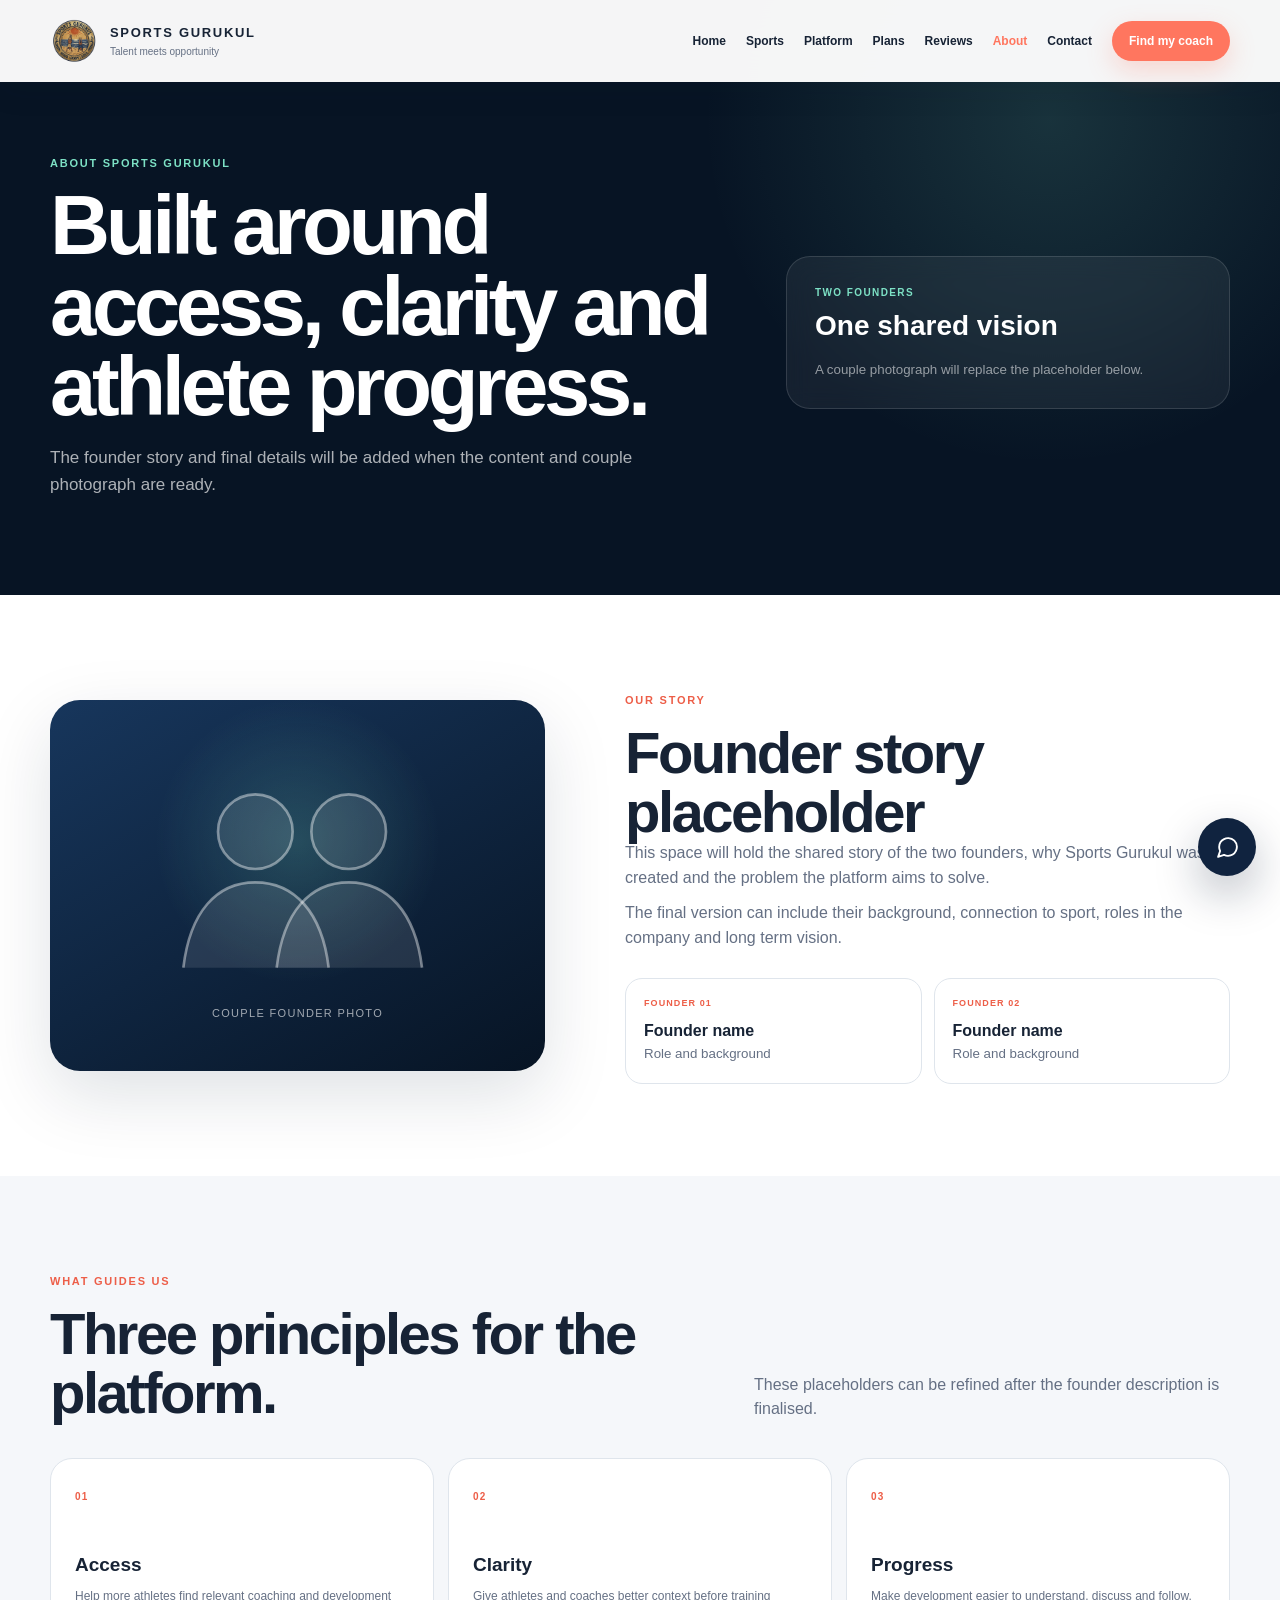
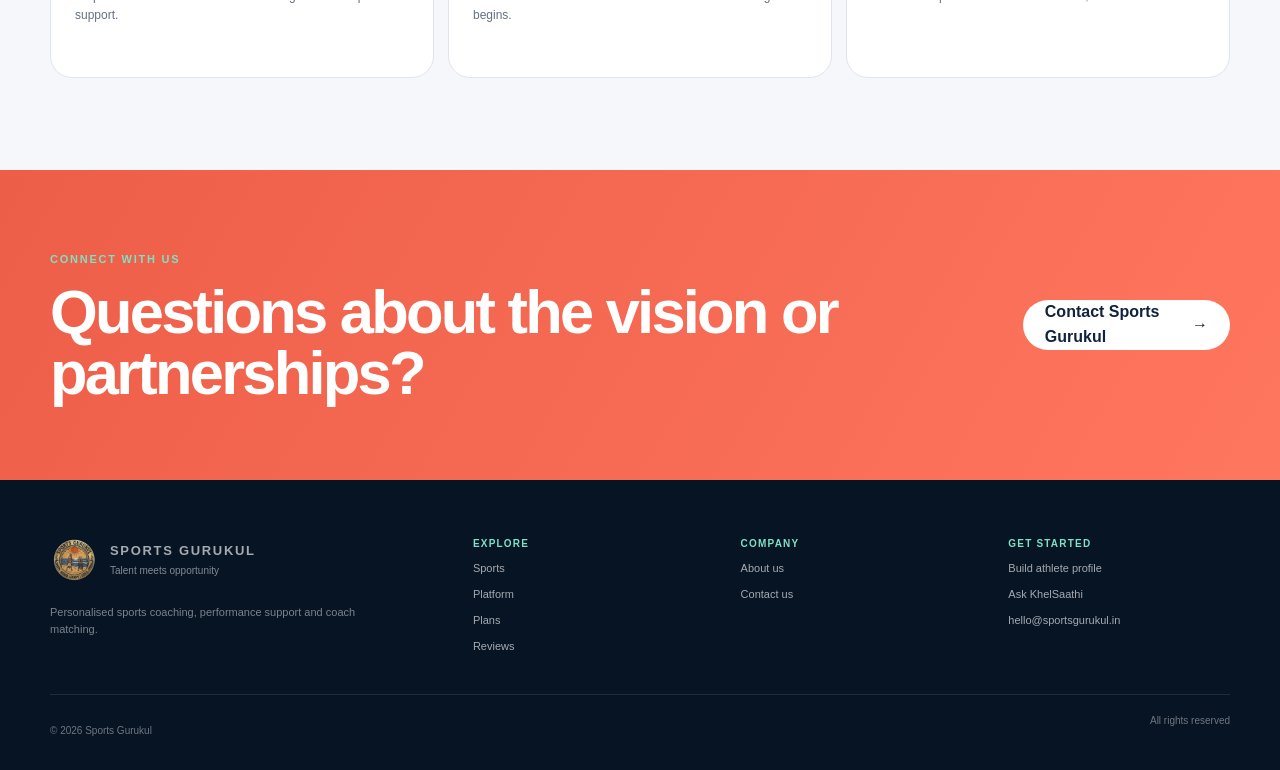
==== about.html @ 05ff30b4 "Add two-founder About page" ====
<!doctype html>
<html lang="en">
<head>
  <meta charset="utf-8">
  <meta name="viewport" content="width=device-width, initial-scale=1">
  <meta name="description" content="Meet the founders and learn about the vision behind Sports Gurukul.">
  <meta name="theme-color" content="#10233f">
  <title>About Us | Sports Gurukul</title>
  <link rel="icon" href="assets/logo.svg" type="image/svg+xml">
  <link rel="stylesheet" href="styles.css?v=20260805-8">
  <link rel="stylesheet" href="chatbot.css?v=20260805-8">
</head>
<body class="subpage about-page">
  <header class="top" id="top"><div class="wrap nav"><a class="brand" href="index.html" aria-label="Sports Gurukul home"><img class="brand-logo" src="assets/logo.svg" alt="Sports Gurukul logo"><span><b>SPORTS GURUKUL</b><small>Talent meets opportunity</small></span></a><button class="menu" type="button" aria-label="Open menu" aria-expanded="false">☰</button><nav class="links" aria-label="Main navigation"><a href="index.html">Home</a><a href="index.html#sports">Sports</a><a href="platform.html">Platform</a><a href="index.html#plans">Plans</a><a href="index.html#reviews">Reviews</a><a href="about.html" aria-current="page">About</a><a href="contact.html">Contact</a><a class="cta" href="find-coach.html">Find my coach</a></nav></div></header>

  <main>
    <section class="page-hero"><div class="wrap page-hero-grid"><div><div class="eyebrow light">About Sports Gurukul</div><h1>Built around access, clarity and athlete progress.</h1><p>The founder story and final details will be added when the content and couple photograph are ready.</p></div><div class="page-hero-card"><span>Two founders</span><strong>One shared vision</strong><small>A couple photograph will replace the placeholder below.</small></div></div></section>

    <section class="section founders-section"><div class="wrap founders-grid"><div class="couple-photo-placeholder reveal" role="img" aria-label="Couple founder photo placeholder"><svg viewBox="0 0 240 180" aria-hidden="true"><circle cx="88" cy="62" r="28"/><path d="M34 164c5-42 25-64 54-64s50 22 55 64"/><circle cx="158" cy="62" r="28"/><path d="M104 164c5-42 25-64 54-64s50 22 55 64"/></svg><span>Couple founder photo</span></div><div class="founders-copy reveal"><div class="eyebrow">Our story</div><h2>Founder story placeholder</h2><p>This space will hold the shared story of the two founders, why Sports Gurukul was created and the problem the platform aims to solve.</p><p>The final version can include their background, connection to sport, roles in the company and long term vision.</p><div class="founder-names"><article><span>FOUNDER 01</span><b>Founder name</b><small>Role and background</small></article><article><span>FOUNDER 02</span><b>Founder name</b><small>Role and background</small></article></div></div></div></section>

    <section class="section values-section"><div class="wrap"><div class="section-head reveal"><div><div class="eyebrow">What guides us</div><h2>Three principles for the platform.</h2></div><p>These placeholders can be refined after the founder description is finalised.</p></div><div class="values-grid"><article class="reveal"><span>01</span><h3>Access</h3><p>Help more athletes find relevant coaching and development support.</p></article><article class="reveal"><span>02</span><h3>Clarity</h3><p>Give athletes and coaches better context before training begins.</p></article><article class="reveal"><span>03</span><h3>Progress</h3><p>Make development easier to understand, discuss and follow.</p></article></div></div></section>

    <section class="final-section"><div class="wrap final-inner reveal"><div><div class="eyebrow light">Connect with us</div><h2>Questions about the vision or partnerships?</h2></div><a class="btn light-button" href="contact.html">Contact Sports Gurukul <span>→</span></a></div></section>
  </main>

  <footer class="footer"><div class="wrap footer-grid"><div class="footer-brand"><a class="brand" href="index.html"><img class="brand-logo" src="assets/logo.svg" alt="Sports Gurukul logo"><span><b>SPORTS GURUKUL</b><small>Talent meets opportunity</small></span></a><p>Personalised sports coaching, performance support and coach matching.</p></div><div><b>Explore</b><a href="index.html#sports">Sports</a><a href="platform.html">Platform</a><a href="index.html#plans">Plans</a><a href="index.html#reviews">Reviews</a></div><div><b>Company</b><a href="about.html">About us</a><a href="contact.html">Contact us</a></div><div><b>Get started</b><a href="find-coach.html">Build athlete profile</a><button type="button" data-open-chat>Ask KhelSaathi</button><a href="mailto:hello@sportsgurukul.in">hello@sportsgurukul.in</a></div></div><div class="wrap footer-bottom"><p>© <span id="year"></span> Sports Gurukul</p><span>All rights reserved</span></div></footer>

  <button class="ks-launcher" id="ksLauncher" type="button" aria-label="Open KhelSaathi" aria-controls="ksChat" aria-expanded="false"><svg viewBox="0 0 24 24" aria-hidden="true"><path d="M21 11.5a8.38 8.38 0 0 1-.9 3.8 8.5 8.5 0 0 1-7.6 4.7 8.38 8.38 0 0 1-3.8-.9L3 21l1.9-5.7a8.38 8.38 0 0 1-.9-3.8 8.5 8.5 0 0 1 4.7-7.6A8.38 8.38 0 0 1 12.5 3h.5a8.48 8.48 0 0 1 8 8z"/></svg></button>
  <aside class="ks-chat" id="ksChat" aria-label="KhelSaathi chatbot" aria-hidden="true"><header class="ks-header"><div class="ks-identity"><span class="ks-header-icon" aria-hidden="true"><svg viewBox="0 0 24 24"><path d="M21 11.5a8.38 8.38 0 0 1-.9 3.8 8.5 8.5 0 0 1-7.6 4.7 8.38 8.38 0 0 1-3.8-.9L3 21l1.9-5.7a8.38 8.38 0 0 1-.9-3.8 8.5 8.5 0 0 1 4.7-7.6A8.38 8.38 0 0 1 12.5 3h.5a8.48 8.48 0 0 1 8 8z"/></svg></span><span><strong>KhelSaathi</strong><small id="ksStatus" data-state="connecting"><i></i>Connecting</small></span></div><button class="ks-close" id="ksClose" type="button" aria-label="Close KhelSaathi">×</button></header><div class="ks-messages" id="ksMessages" aria-live="polite"><div class="ks-row ks-assistant"><span class="ks-message-icon" aria-hidden="true"><svg viewBox="0 0 24 24"><path d="M21 11.5a8.38 8.38 0 0 1-.9 3.8 8.5 8.5 0 0 1-7.6 4.7 8.38 8.38 0 0 1-3.8-.9L3 21l1.9-5.7a8.38 8.38 0 0 1-.9-3.8 8.5 8.5 0 0 1 4.7-7.6A8.38 8.38 0 0 1 12.5 3h.5a8.48 8.48 0 0 1 8 8z"/></svg></span><div class="ks-bubble">Hi, I’m KhelSaathi. I can help you find a coach, understand the plans or complete your athlete profile.</div></div></div><div class="ks-quick" id="ksQuick" aria-label="Suggested questions"><button type="button" data-message="Help me find the right coach">Find a coach</button><button type="button" data-message="Which membership plan suits me?">Choose a plan</button><button type="button" data-message="How does coach matching work?">How matching works</button></div><form class="ks-form" id="ksForm"><label class="sr-only" for="ksInput">Message KhelSaathi</label><textarea id="ksInput" rows="1" maxlength="600" placeholder="Message KhelSaathi"></textarea><button type="submit" aria-label="Send message"><svg viewBox="0 0 24 24" aria-hidden="true"><path d="m22 2-7 20-4-9-9-4 20-7Z"/><path d="M22 2 11 13"/></svg></button></form></aside>
  <script src="script.js?v=20260805-8" defer></script><script src="chatbot.js?v=20260805-8" defer></script>
</body>
</html>
---- styles.css ----
@import url("base.css?v=20260805-8");
@import url("sections.css?v=20260805-8");
@import url("forms.css?v=20260805-8");
@import url("responsive.css?v=20260805-8");
---- chatbot.css ----
.ks-launcher {
  position: fixed;
  right: 24px;
  bottom: 24px;
  z-index: 70;
  width: 58px;
  height: 58px;
  display: grid;
  place-items: center;
  border: 0;
  border-radius: 50%;
  color: white;
  background: var(--navy);
  box-shadow: 0 18px 45px rgba(12,25,52,.28);
  transition: transform .2s ease, box-shadow .2s ease;
}
.ks-launcher:hover { transform: translateY(-2px); box-shadow: 0 22px 52px rgba(12,25,52,.34); }
.ks-launcher svg { width: 25px; height: 25px; fill: none; stroke: currentColor; stroke-width: 1.8; stroke-linecap: round; stroke-linejoin: round; }

.ks-chat {
  width: min(390px, calc(100vw - 28px));
  height: min(610px, calc(100vh - 110px));
  position: fixed;
  right: 24px;
  bottom: 94px;
  z-index: 75;
  display: flex;
  flex-direction: column;
  overflow: hidden;
  border: 1px solid rgba(20,33,61,.1);
  border-radius: 24px;
  background: white;
  box-shadow: 0 30px 85px rgba(12,25,52,.28);
  opacity: 0;
  pointer-events: none;
  transform: translateY(16px) scale(.98);
  transform-origin: bottom right;
  transition: opacity .2s ease, transform .2s ease;
}
.ks-chat.open { opacity: 1; pointer-events: auto; transform: none; }
.ks-header {
  min-height: 74px;
  display: flex;
  align-items: center;
  justify-content: space-between;
  gap: 16px;
  padding: 14px 16px;
  color: white;
  background: var(--navy);
}
.ks-identity { display: flex; align-items: center; gap: 11px; }
.ks-identity strong { display: block; font-size: 14px; }
.ks-identity small { display: flex; align-items: center; gap: 6px; margin-top: 5px; color: rgba(255,255,255,.62); font-size: 9px; }
.ks-identity small i { width: 7px; height: 7px; border-radius: 50%; background: #f0bd4f; }
.ks-identity small[data-state="online"] i { background: var(--mint); }
.ks-identity small[data-state="error"] i { background: #ff8a78; }
.ks-header-icon, .ks-message-icon {
  display: grid;
  place-items: center;
  flex: 0 0 auto;
  color: var(--navy);
  background: white;
}
.ks-header-icon { width: 40px; height: 40px; border-radius: 13px; }
.ks-message-icon { width: 29px; height: 29px; border-radius: 9px; box-shadow: 0 5px 15px rgba(20,33,61,.08); }
.ks-header-icon svg, .ks-message-icon svg { width: 18px; height: 18px; fill: none; stroke: currentColor; stroke-width: 1.8; stroke-linecap: round; stroke-linejoin: round; }
.ks-close { width: 36px; height: 36px; border: 0; border-radius: 50%; color: white; background: rgba(255,255,255,.1); font-size: 22px; }

.ks-messages { flex: 1; overflow-y: auto; padding: 18px 15px 12px; background: #f7f8fb; scroll-behavior: smooth; }
.ks-row { display: flex; align-items: flex-end; gap: 8px; margin-bottom: 12px; }
.ks-row.ks-user { justify-content: flex-end; }
.ks-bubble { max-width: 82%; padding: 11px 13px; border-radius: 15px 15px 15px 4px; color: #344052; background: white; box-shadow: 0 5px 18px rgba(20,33,61,.07); font-size: 12px; line-height: 1.55; white-space: pre-wrap; }
.ks-user .ks-bubble { color: white; background: var(--navy); border-radius: 15px 15px 4px 15px; }
.ks-typing .ks-bubble { display: flex; gap: 4px; padding: 14px 15px; }
.ks-typing .ks-bubble i { width: 5px; height: 5px; border-radius: 50%; background: #9da6b3; animation: ksDot 1s infinite ease-in-out; }
.ks-typing .ks-bubble i:nth-child(2) { animation-delay: .14s; }
.ks-typing .ks-bubble i:nth-child(3) { animation-delay: .28s; }
@keyframes ksDot { 0%,70%,100% { transform: translateY(0); opacity: .45; } 35% { transform: translateY(-4px); opacity: 1; } }
.ks-action { width: max-content; max-width: 82%; margin: -5px 0 12px 37px; padding: 9px 12px; border: 1px solid rgba(255,105,72,.28); border-radius: 10px; color: var(--coral); background: #fff7f3; font-size: 10px; font-weight: 850; }
.ks-error-note { margin: -5px 0 12px 37px; color: #9a5a50; font-size: 8px; }
.ks-quick { display: flex; gap: 7px; overflow-x: auto; padding: 9px 12px; border-top: 1px solid var(--line); background: white; scrollbar-width: none; }
.ks-quick::-webkit-scrollbar { display: none; }
.ks-quick button { flex: 0 0 auto; padding: 8px 10px; border: 1px solid var(--line); border-radius: 999px; color: var(--navy); background: white; font-size: 9px; font-weight: 750; }
.ks-form { display: grid; grid-template-columns: 1fr auto; gap: 8px; align-items: end; padding: 10px 12px 12px; border-top: 1px solid var(--line); background: white; }
.ks-form textarea { min-height: 42px; max-height: 104px; resize: none; padding: 11px 12px; border: 1px solid var(--line); border-radius: 13px; outline: none; color: var(--ink); background: var(--soft); font-size: 12px; line-height: 1.35; }
.ks-form textarea:focus { border-color: var(--coral); background: white; box-shadow: 0 0 0 3px rgba(255,105,72,.08); }
.ks-form button { width: 42px; height: 42px; display: grid; place-items: center; border: 0; border-radius: 13px; color: white; background: var(--coral); }
.ks-form button svg { width: 18px; height: 18px; fill: none; stroke: currentColor; stroke-width: 1.8; stroke-linecap: round; stroke-linejoin: round; }
.ks-form button:disabled { opacity: .5; cursor: wait; }

@media (max-width: 620px) {
  .ks-launcher { right: 14px; bottom: 14px; width: 56px; height: 56px; }
  .ks-chat { right: 7px; bottom: 78px; width: calc(100vw - 14px); height: min(650px, calc(100vh - 90px)); border-radius: 20px; }
}
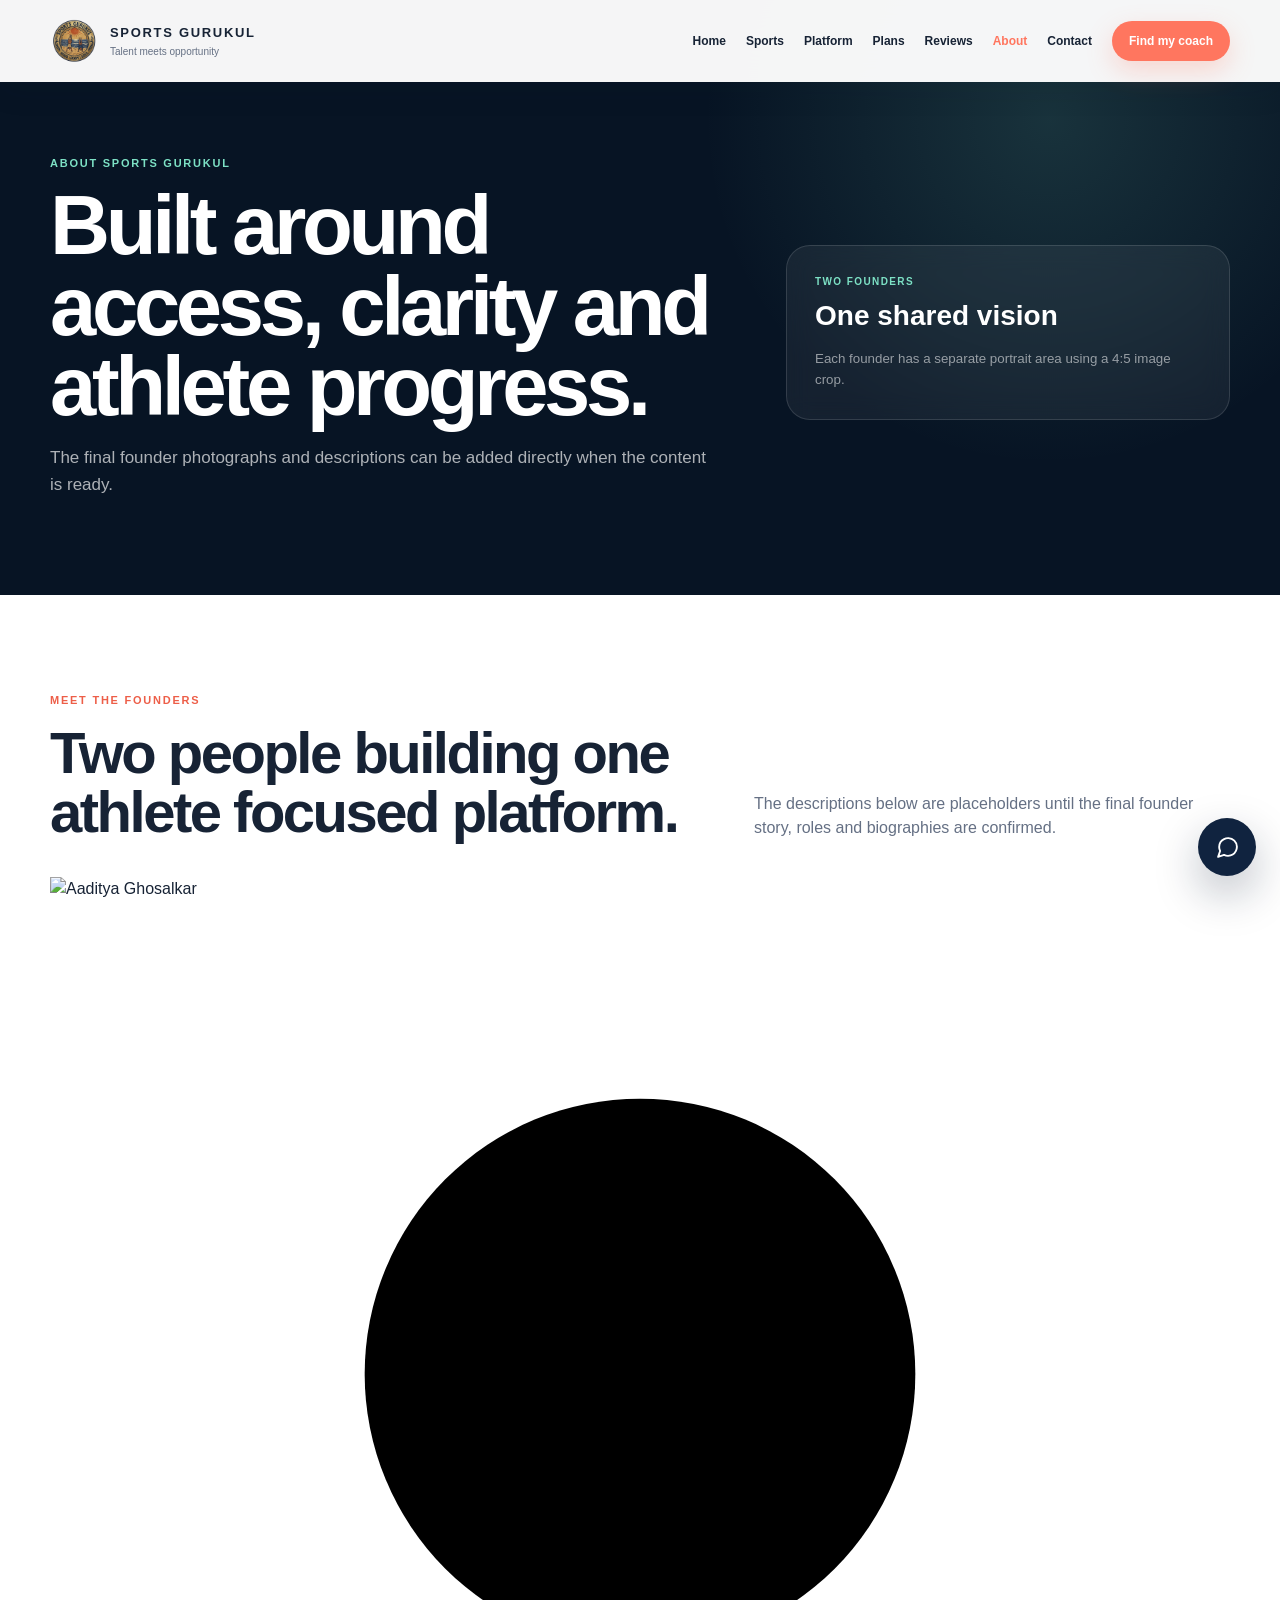
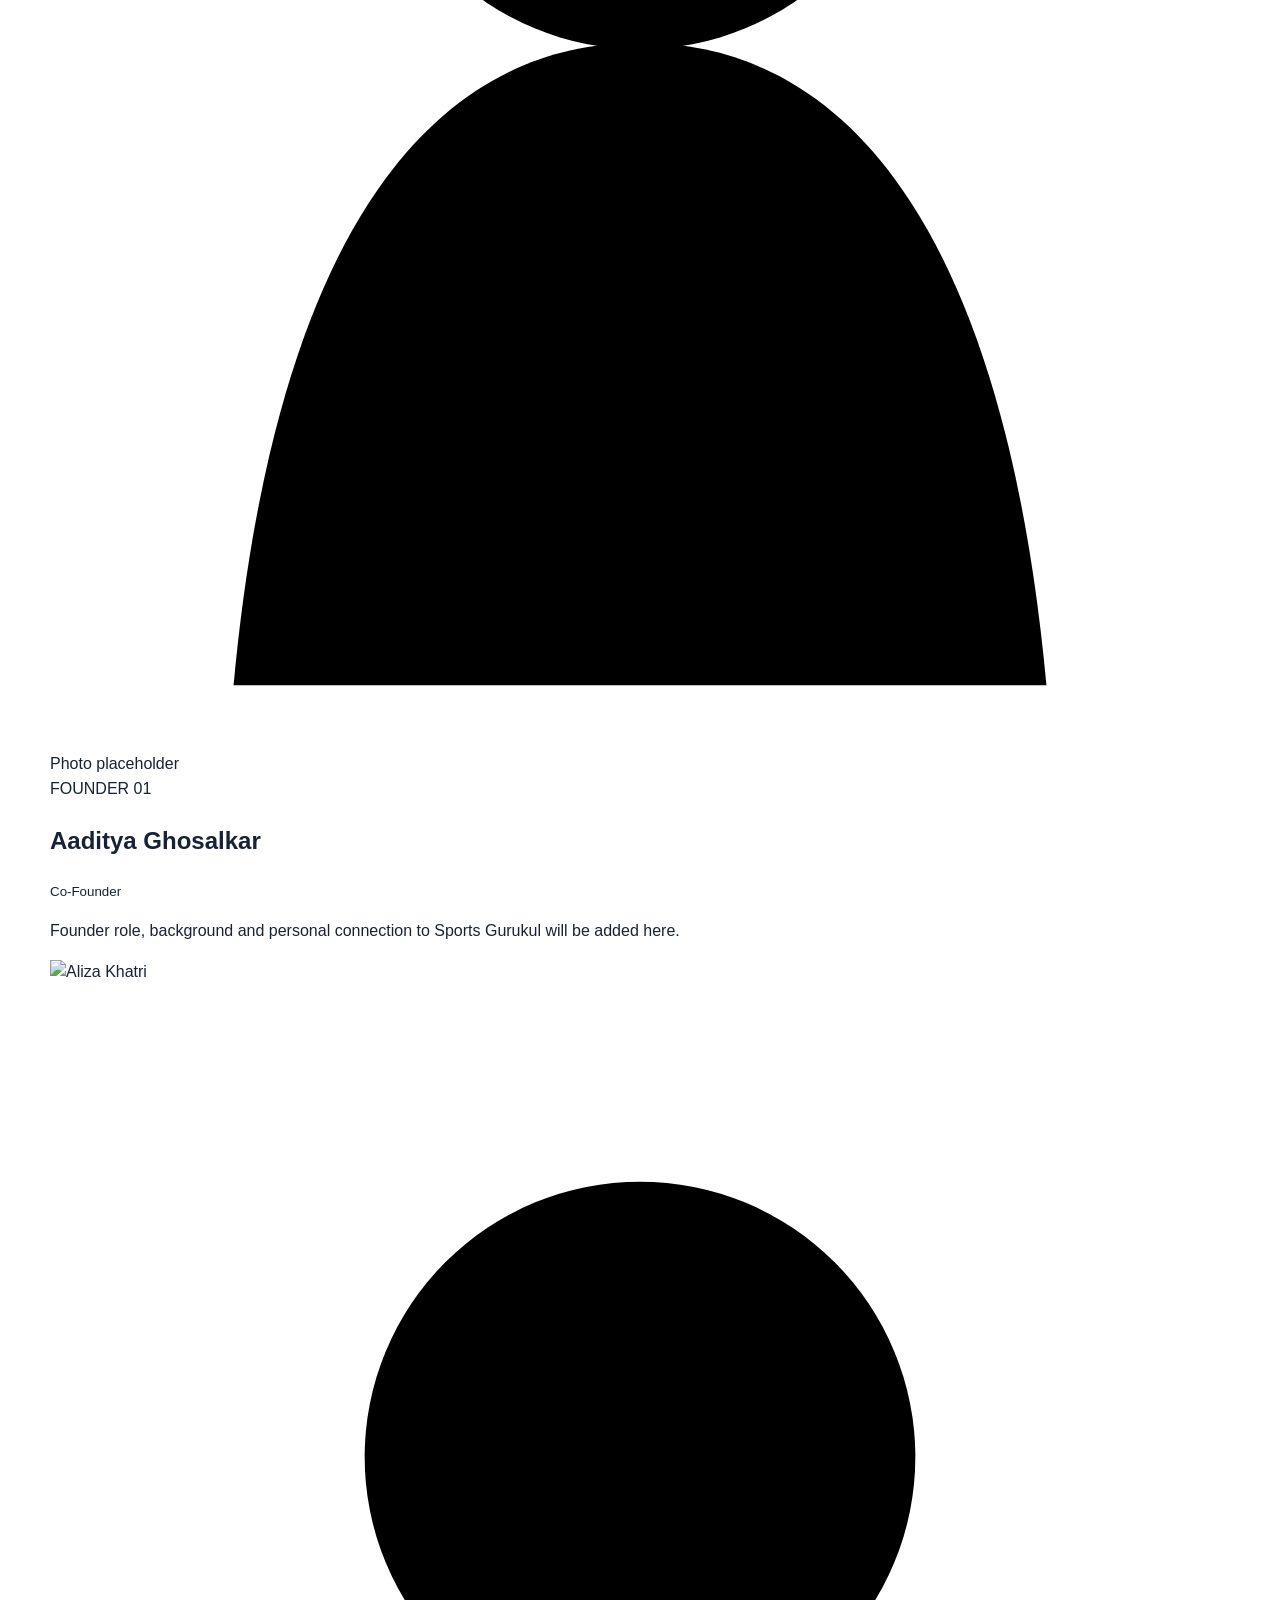
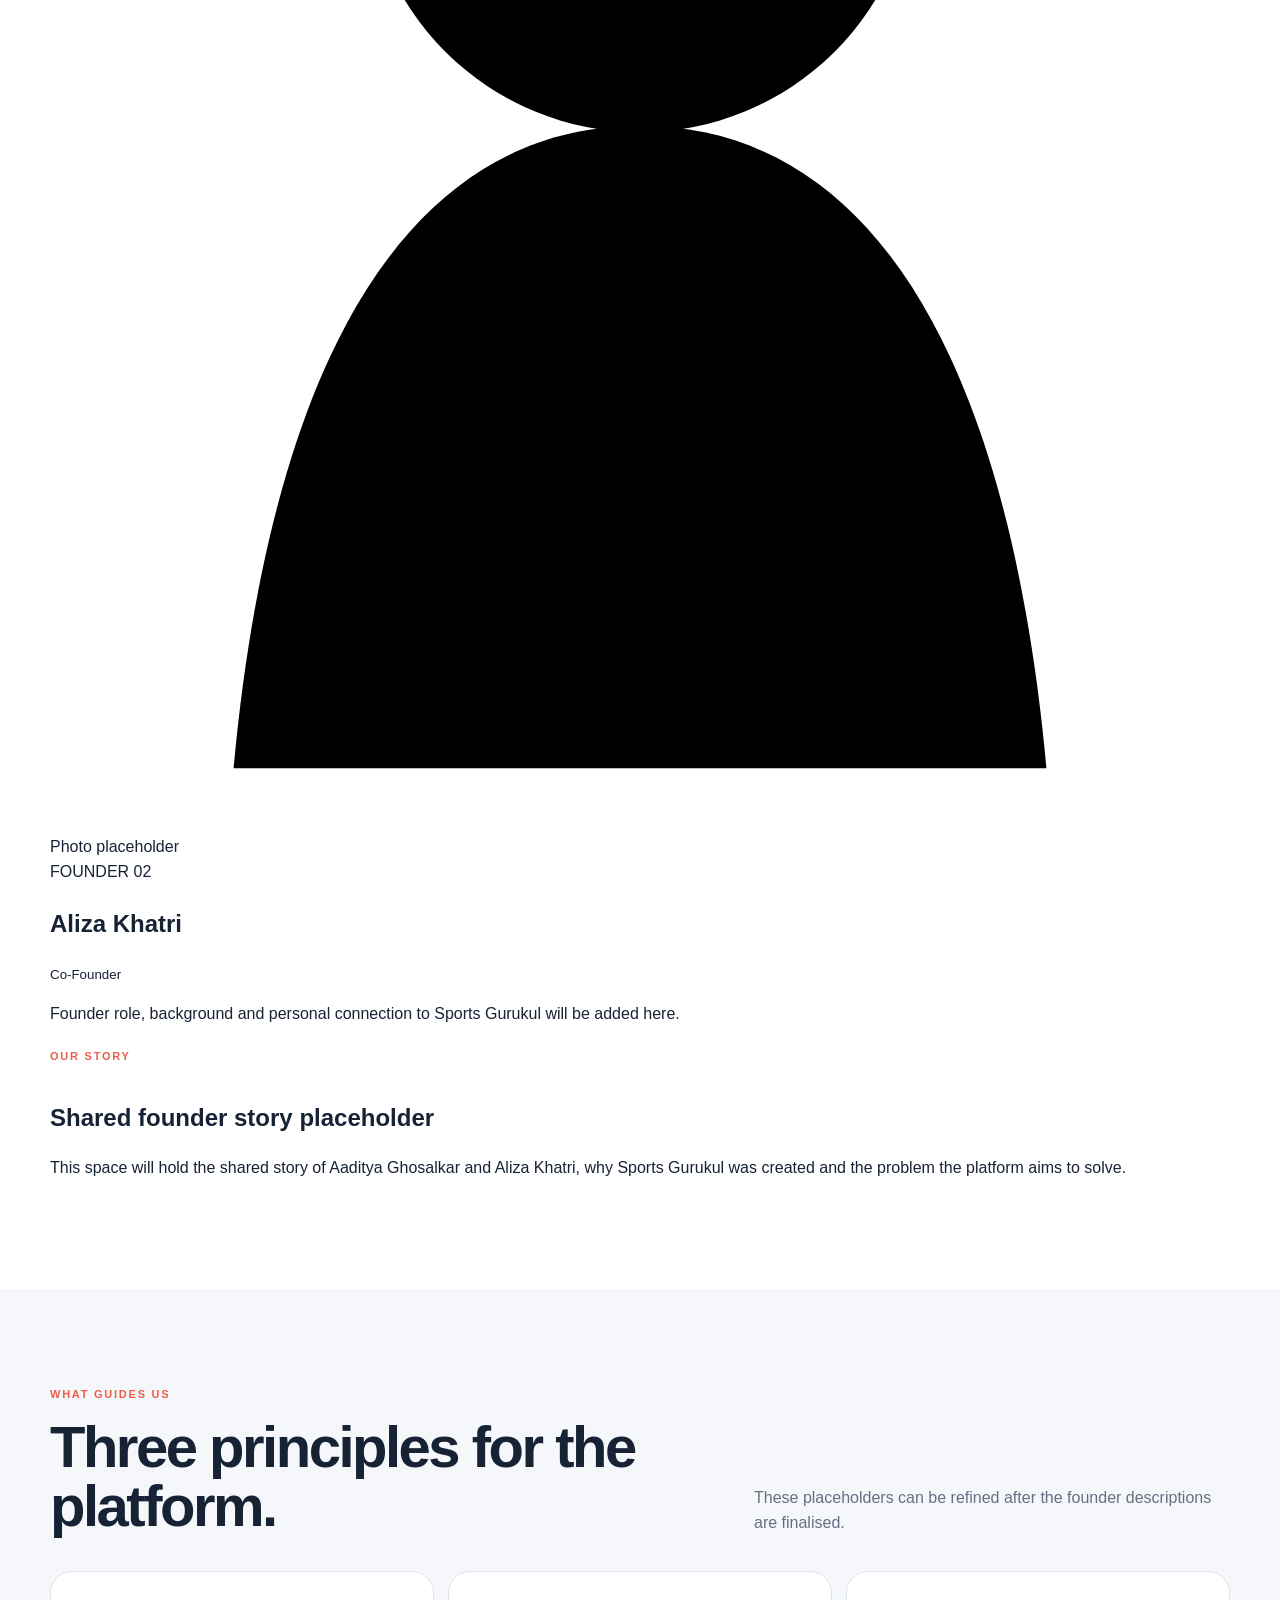
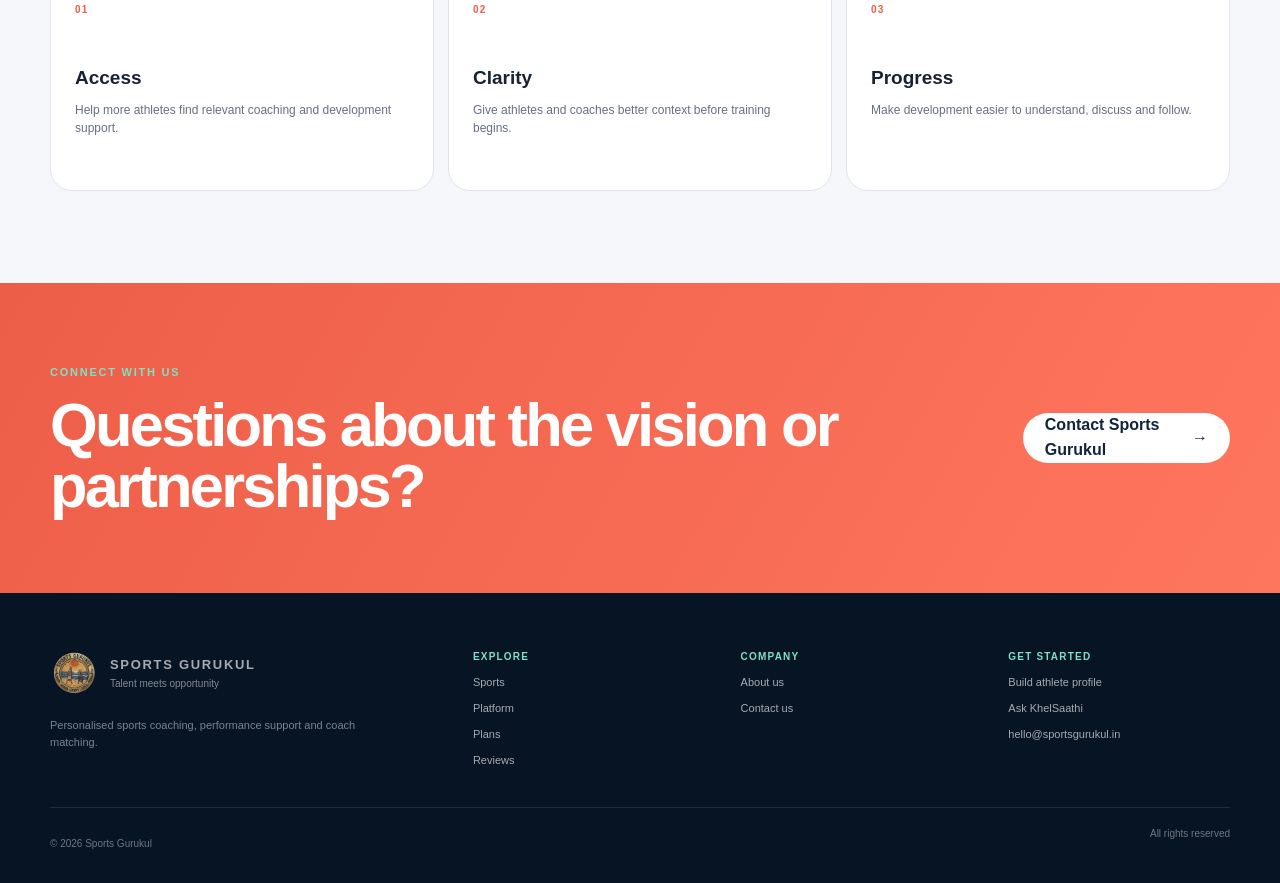
==== commit dcdaf534: "Split founders into separate portrait cards" ====
--- a/about.html
+++ b/about.html
@@ -7,18 +7,65 @@
   <meta name="theme-color" content="#10233f">
   <title>About Us | Sports Gurukul</title>
   <link rel="icon" href="assets/logo.svg" type="image/svg+xml">
-  <link rel="stylesheet" href="styles.css?v=20260805-8">
+  <link rel="stylesheet" href="styles.css?v=20260805-9">
   <link rel="stylesheet" href="chatbot.css?v=20260805-8">
 </head>
 <body class="subpage about-page">
   <header class="top" id="top"><div class="wrap nav"><a class="brand" href="index.html" aria-label="Sports Gurukul home"><img class="brand-logo" src="assets/logo.svg" alt="Sports Gurukul logo"><span><b>SPORTS GURUKUL</b><small>Talent meets opportunity</small></span></a><button class="menu" type="button" aria-label="Open menu" aria-expanded="false">☰</button><nav class="links" aria-label="Main navigation"><a href="index.html">Home</a><a href="index.html#sports">Sports</a><a href="platform.html">Platform</a><a href="index.html#plans">Plans</a><a href="index.html#reviews">Reviews</a><a href="about.html" aria-current="page">About</a><a href="contact.html">Contact</a><a class="cta" href="find-coach.html">Find my coach</a></nav></div></header>
 
   <main>
-    <section class="page-hero"><div class="wrap page-hero-grid"><div><div class="eyebrow light">About Sports Gurukul</div><h1>Built around access, clarity and athlete progress.</h1><p>The founder story and final details will be added when the content and couple photograph are ready.</p></div><div class="page-hero-card"><span>Two founders</span><strong>One shared vision</strong><small>A couple photograph will replace the placeholder below.</small></div></div></section>
+    <section class="page-hero"><div class="wrap page-hero-grid"><div><div class="eyebrow light">About Sports Gurukul</div><h1>Built around access, clarity and athlete progress.</h1><p>The final founder photographs and descriptions can be added directly when the content is ready.</p></div><div class="page-hero-card"><span>Two founders</span><strong>One shared vision</strong><small>Each founder has a separate portrait area using a 4:5 image crop.</small></div></div></section>
 
-    <section class="section founders-section"><div class="wrap founders-grid"><div class="couple-photo-placeholder reveal" role="img" aria-label="Couple founder photo placeholder"><svg viewBox="0 0 240 180" aria-hidden="true"><circle cx="88" cy="62" r="28"/><path d="M34 164c5-42 25-64 54-64s50 22 55 64"/><circle cx="158" cy="62" r="28"/><path d="M104 164c5-42 25-64 54-64s50 22 55 64"/></svg><span>Couple founder photo</span></div><div class="founders-copy reveal"><div class="eyebrow">Our story</div><h2>Founder story placeholder</h2><p>This space will hold the shared story of the two founders, why Sports Gurukul was created and the problem the platform aims to solve.</p><p>The final version can include their background, connection to sport, roles in the company and long term vision.</p><div class="founder-names"><article><span>FOUNDER 01</span><b>Founder name</b><small>Role and background</small></article><article><span>FOUNDER 02</span><b>Founder name</b><small>Role and background</small></article></div></div></div></section>
+    <section class="section founders-section">
+      <div class="wrap">
+        <div class="section-head reveal">
+          <div><div class="eyebrow">Meet the founders</div><h2>Two people building one athlete focused platform.</h2></div>
+          <p>The descriptions below are placeholders until the final founder story, roles and biographies are confirmed.</p>
+        </div>
 
-    <section class="section values-section"><div class="wrap"><div class="section-head reveal"><div><div class="eyebrow">What guides us</div><h2>Three principles for the platform.</h2></div><p>These placeholders can be refined after the founder description is finalised.</p></div><div class="values-grid"><article class="reveal"><span>01</span><h3>Access</h3><p>Help more athletes find relevant coaching and development support.</p></article><article class="reveal"><span>02</span><h3>Clarity</h3><p>Give athletes and coaches better context before training begins.</p></article><article class="reveal"><span>03</span><h3>Progress</h3><p>Make development easier to understand, discuss and follow.</p></article></div></div></section>
+        <div class="founder-photo-grid">
+          <article class="founder-profile-card reveal">
+            <div class="founder-photo-frame">
+              <img src="assets/founders/aaditya-ghosalkar.jpg" alt="Aaditya Ghosalkar" loading="lazy" onerror="this.hidden=true">
+              <div class="founder-photo-fallback" role="img" aria-label="Photo placeholder for Aaditya Ghosalkar">
+                <svg viewBox="0 0 180 220" aria-hidden="true"><circle cx="90" cy="72" r="42"/><path d="M28 211c6-65 28-98 62-98s56 33 62 98"/></svg>
+                <span>Photo placeholder</span>
+              </div>
+            </div>
+            <div class="founder-profile-copy">
+              <span>FOUNDER 01</span>
+              <h2>Aaditya Ghosalkar</h2>
+              <small>Co-Founder</small>
+              <p>Founder role, background and personal connection to Sports Gurukul will be added here.</p>
+            </div>
+          </article>
+
+          <article class="founder-profile-card reveal">
+            <div class="founder-photo-frame">
+              <img src="assets/founders/aliza-khatri.jpg" alt="Aliza Khatri" loading="lazy" onerror="this.hidden=true">
+              <div class="founder-photo-fallback" role="img" aria-label="Photo placeholder for Aliza Khatri">
+                <svg viewBox="0 0 180 220" aria-hidden="true"><circle cx="90" cy="72" r="42"/><path d="M28 211c6-65 28-98 62-98s56 33 62 98"/></svg>
+                <span>Photo placeholder</span>
+              </div>
+            </div>
+            <div class="founder-profile-copy">
+              <span>FOUNDER 02</span>
+              <h2>Aliza Khatri</h2>
+              <small>Co-Founder</small>
+              <p>Founder role, background and personal connection to Sports Gurukul will be added here.</p>
+            </div>
+          </article>
+        </div>
+
+        <div class="founder-story-panel reveal">
+          <div class="eyebrow">Our story</div>
+          <h2>Shared founder story placeholder</h2>
+          <p>This space will hold the shared story of Aaditya Ghosalkar and Aliza Khatri, why Sports Gurukul was created and the problem the platform aims to solve.</p>
+        </div>
+      </div>
+    </section>
+
+    <section class="section values-section"><div class="wrap"><div class="section-head reveal"><div><div class="eyebrow">What guides us</div><h2>Three principles for the platform.</h2></div><p>These placeholders can be refined after the founder descriptions are finalised.</p></div><div class="values-grid"><article class="reveal"><span>01</span><h3>Access</h3><p>Help more athletes find relevant coaching and development support.</p></article><article class="reveal"><span>02</span><h3>Clarity</h3><p>Give athletes and coaches better context before training begins.</p></article><article class="reveal"><span>03</span><h3>Progress</h3><p>Make development easier to understand, discuss and follow.</p></article></div></div></section>
 
     <section class="final-section"><div class="wrap final-inner reveal"><div><div class="eyebrow light">Connect with us</div><h2>Questions about the vision or partnerships?</h2></div><a class="btn light-button" href="contact.html">Contact Sports Gurukul <span>→</span></a></div></section>
   </main>
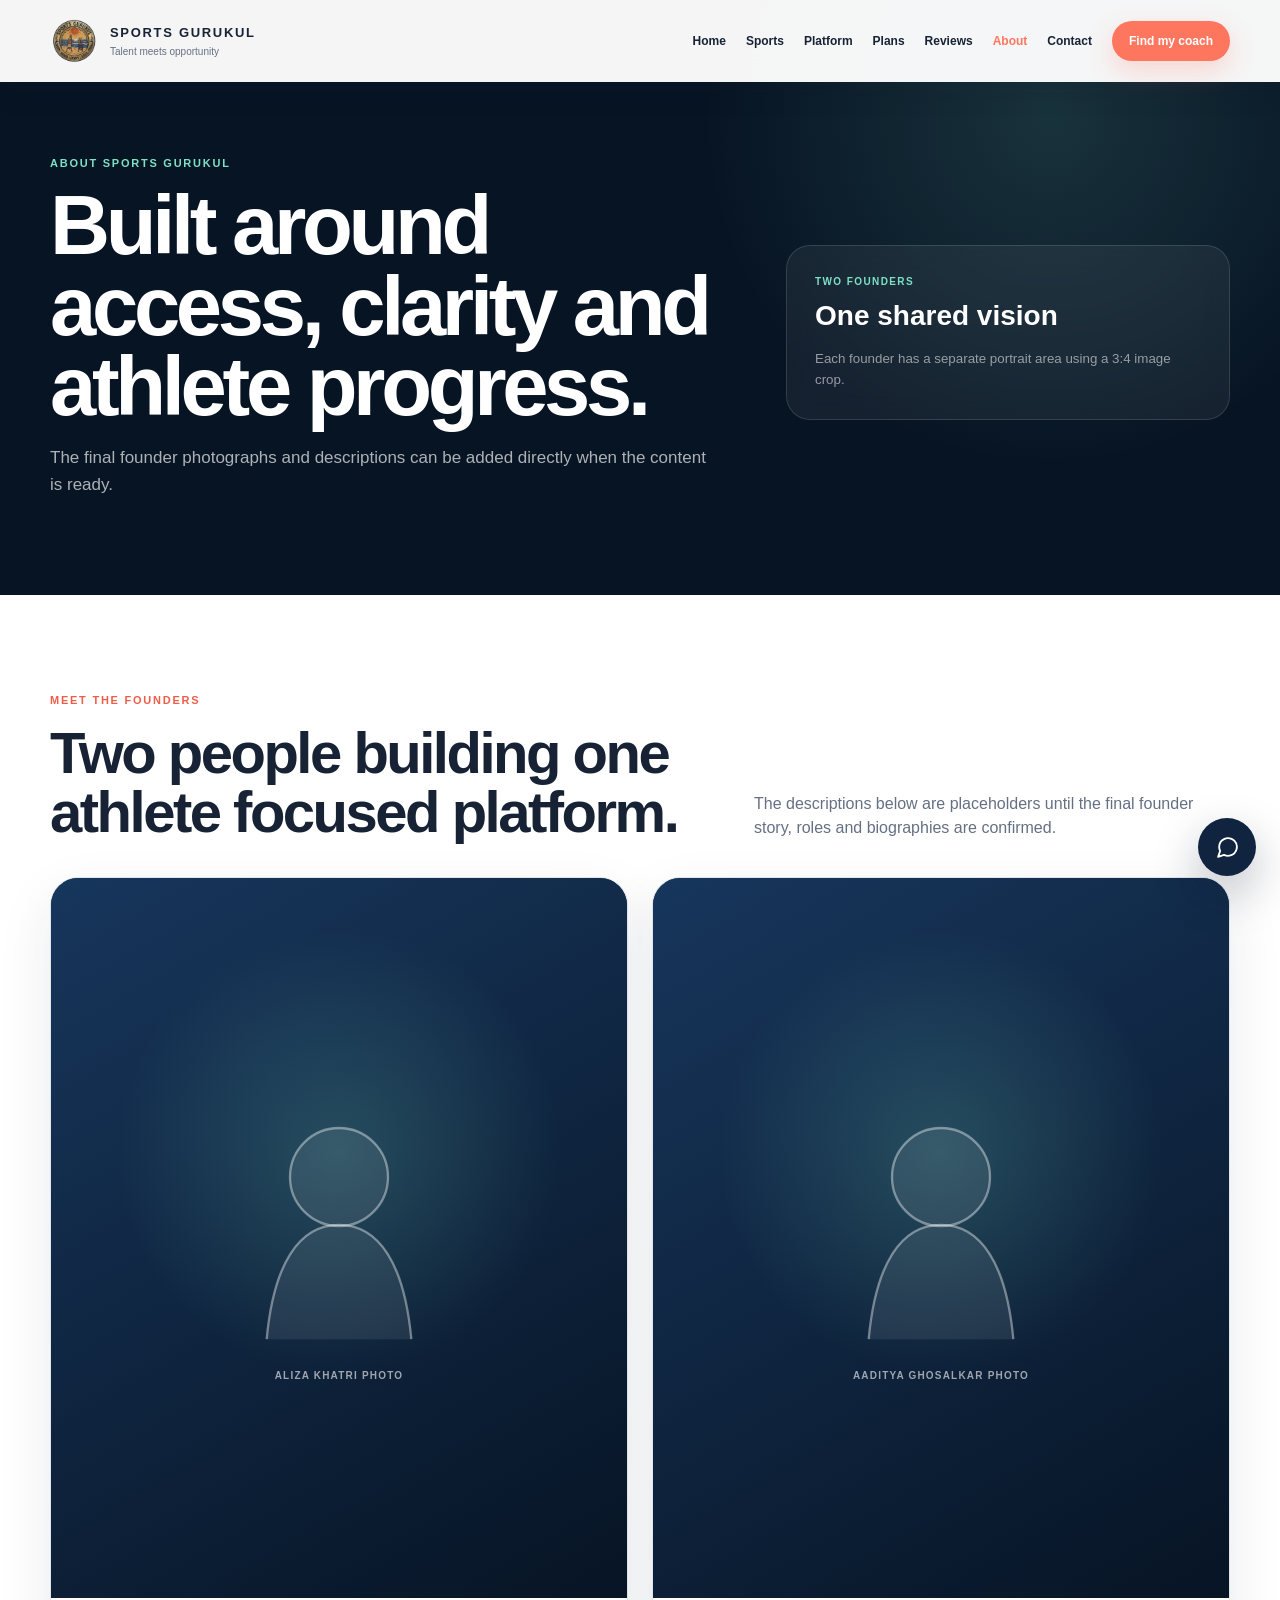
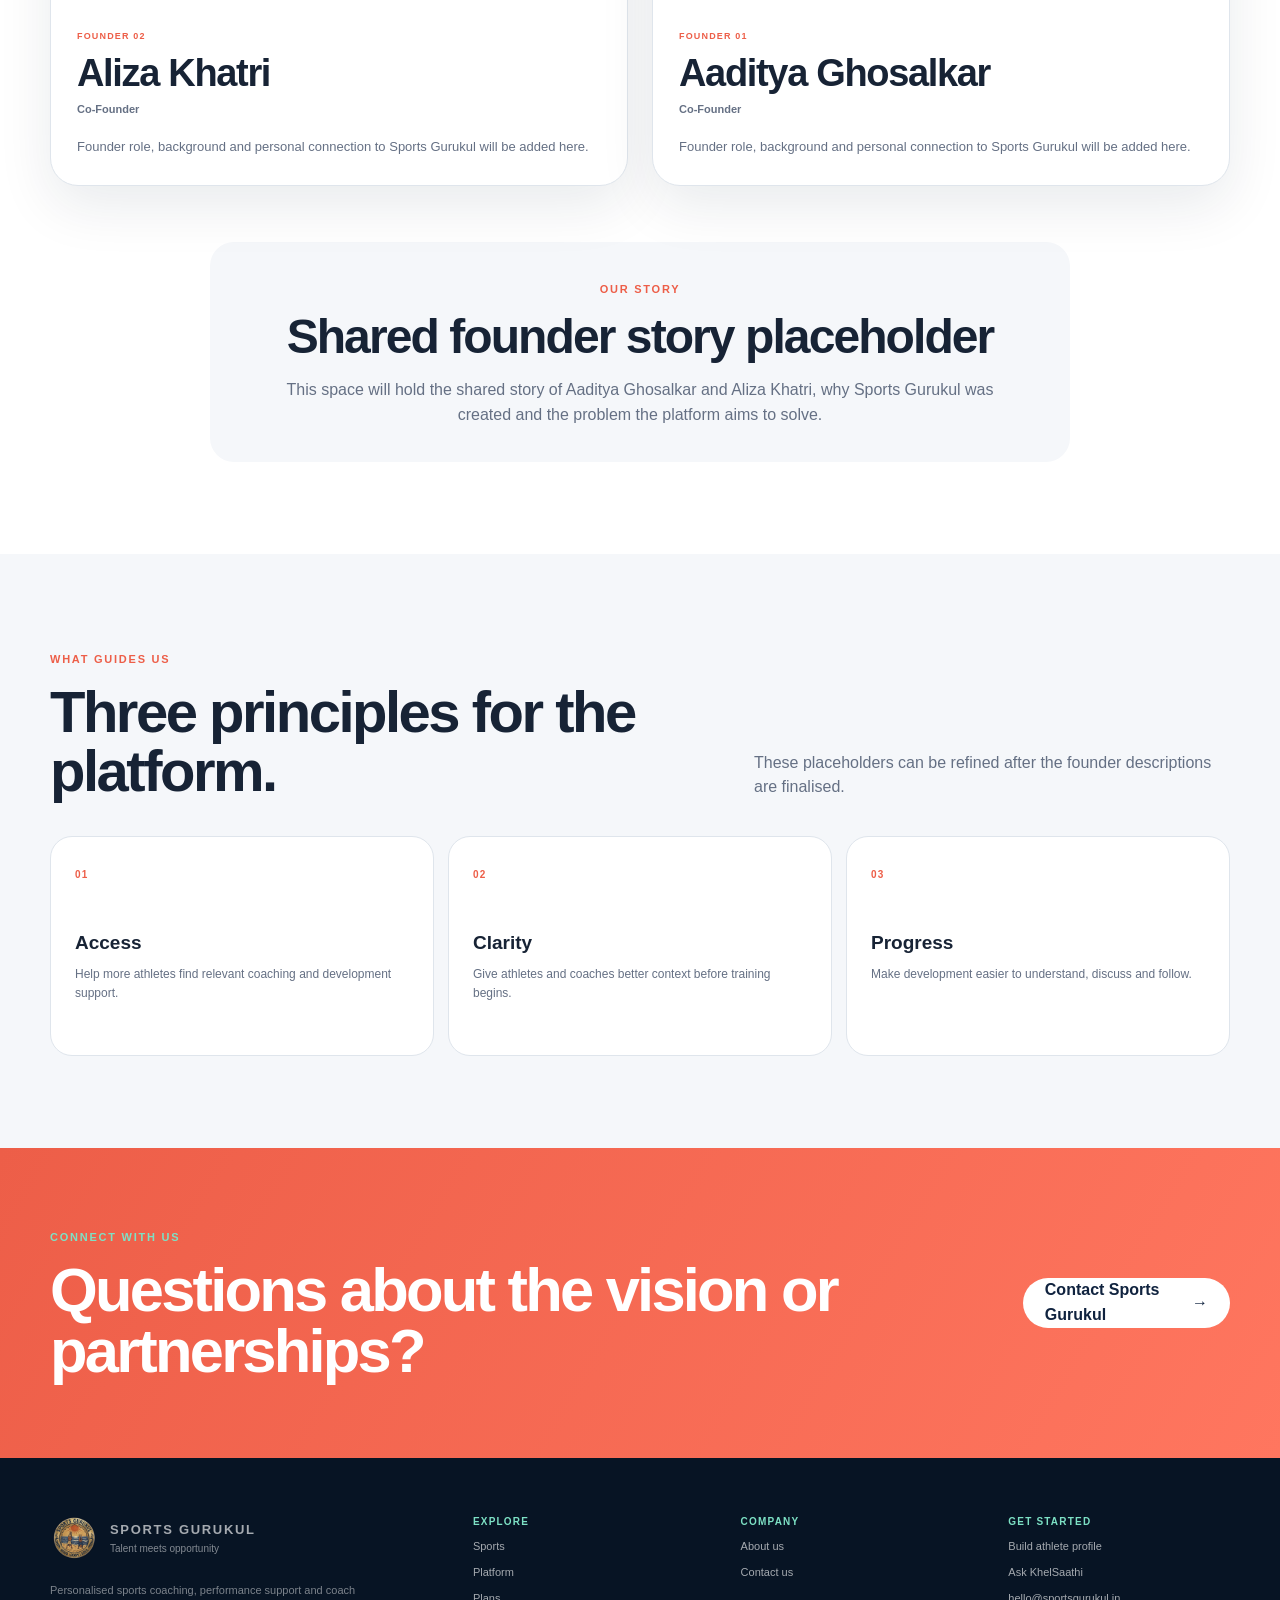
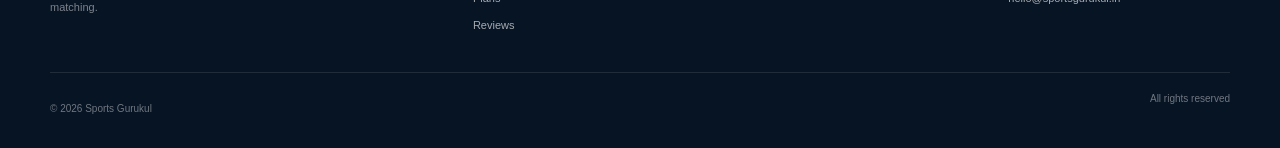
==== commit a01f728e: "Set separate founder portraits in correct order" ====
--- a/about.html
+++ b/about.html
@@ -7,14 +7,14 @@
   <meta name="theme-color" content="#10233f">
   <title>About Us | Sports Gurukul</title>
   <link rel="icon" href="assets/logo.svg" type="image/svg+xml">
-  <link rel="stylesheet" href="styles.css?v=20260805-9">
+  <link rel="stylesheet" href="styles.css?v=20260805-10">
   <link rel="stylesheet" href="chatbot.css?v=20260805-8">
 </head>
 <body class="subpage about-page">
   <header class="top" id="top"><div class="wrap nav"><a class="brand" href="index.html" aria-label="Sports Gurukul home"><img class="brand-logo" src="assets/logo.svg" alt="Sports Gurukul logo"><span><b>SPORTS GURUKUL</b><small>Talent meets opportunity</small></span></a><button class="menu" type="button" aria-label="Open menu" aria-expanded="false">☰</button><nav class="links" aria-label="Main navigation"><a href="index.html">Home</a><a href="index.html#sports">Sports</a><a href="platform.html">Platform</a><a href="index.html#plans">Plans</a><a href="index.html#reviews">Reviews</a><a href="about.html" aria-current="page">About</a><a href="contact.html">Contact</a><a class="cta" href="find-coach.html">Find my coach</a></nav></div></header>
 
   <main>
-    <section class="page-hero"><div class="wrap page-hero-grid"><div><div class="eyebrow light">About Sports Gurukul</div><h1>Built around access, clarity and athlete progress.</h1><p>The final founder photographs and descriptions can be added directly when the content is ready.</p></div><div class="page-hero-card"><span>Two founders</span><strong>One shared vision</strong><small>Each founder has a separate portrait area using a 4:5 image crop.</small></div></div></section>
+    <section class="page-hero"><div class="wrap page-hero-grid"><div><div class="eyebrow light">About Sports Gurukul</div><h1>Built around access, clarity and athlete progress.</h1><p>The final founder photographs and descriptions can be added directly when the content is ready.</p></div><div class="page-hero-card"><span>Two founders</span><strong>One shared vision</strong><small>Each founder has a separate portrait area using a 3:4 image crop.</small></div></div></section>
 
     <section class="section founders-section">
       <div class="wrap">
@@ -26,15 +26,15 @@
         <div class="founder-photo-grid">
           <article class="founder-profile-card reveal">
             <div class="founder-photo-frame">
-              <img src="assets/founders/aaditya-ghosalkar.jpg" alt="Aaditya Ghosalkar" loading="lazy" onerror="this.hidden=true">
-              <div class="founder-photo-fallback" role="img" aria-label="Photo placeholder for Aaditya Ghosalkar">
+              <img src="assets/founders/aliza-khatri.jpg" alt="Aliza Khatri" loading="lazy" onerror="this.hidden=true">
+              <div class="founder-photo-fallback" role="img" aria-label="Photo placeholder for Aliza Khatri">
                 <svg viewBox="0 0 180 220" aria-hidden="true"><circle cx="90" cy="72" r="42"/><path d="M28 211c6-65 28-98 62-98s56 33 62 98"/></svg>
-                <span>Photo placeholder</span>
+                <span>Aliza Khatri photo</span>
               </div>
             </div>
             <div class="founder-profile-copy">
-              <span>FOUNDER 01</span>
-              <h2>Aaditya Ghosalkar</h2>
+              <span>FOUNDER 02</span>
+              <h2>Aliza Khatri</h2>
               <small>Co-Founder</small>
               <p>Founder role, background and personal connection to Sports Gurukul will be added here.</p>
             </div>
@@ -42,15 +42,15 @@
 
           <article class="founder-profile-card reveal">
             <div class="founder-photo-frame">
-              <img src="assets/founders/aliza-khatri.jpg" alt="Aliza Khatri" loading="lazy" onerror="this.hidden=true">
-              <div class="founder-photo-fallback" role="img" aria-label="Photo placeholder for Aliza Khatri">
+              <img src="assets/founders/aaditya-ghosalkar.jpg" alt="Aaditya Ghosalkar" loading="lazy" onerror="this.hidden=true">
+              <div class="founder-photo-fallback" role="img" aria-label="Photo placeholder for Aaditya Ghosalkar">
                 <svg viewBox="0 0 180 220" aria-hidden="true"><circle cx="90" cy="72" r="42"/><path d="M28 211c6-65 28-98 62-98s56 33 62 98"/></svg>
-                <span>Photo placeholder</span>
+                <span>Aaditya Ghosalkar photo</span>
               </div>
             </div>
             <div class="founder-profile-copy">
-              <span>FOUNDER 02</span>
-              <h2>Aliza Khatri</h2>
+              <span>FOUNDER 01</span>
+              <h2>Aaditya Ghosalkar</h2>
               <small>Co-Founder</small>
               <p>Founder role, background and personal connection to Sports Gurukul will be added here.</p>
             </div>
--- a/styles.css
+++ b/styles.css
@@ -1,4 +1,129 @@
-@import url("base.css?v=20260805-8");
-@import url("sections.css?v=20260805-8");
-@import url("forms.css?v=20260805-8");
-@import url("responsive.css?v=20260805-8");
+@import url("base.css?v=20260805-9");
+@import url("sections.css?v=20260805-9");
+@import url("forms.css?v=20260805-9");
+@import url("responsive.css?v=20260805-9");
+
+.founder-photo-grid {
+  display: grid;
+  grid-template-columns: repeat(2, minmax(0, 1fr));
+  gap: 24px;
+}
+
+.founder-profile-card {
+  overflow: hidden;
+  border: 1px solid var(--line);
+  border-radius: 28px;
+  background: #fff;
+  box-shadow: 0 20px 55px rgba(9, 31, 56, .09);
+}
+
+.founder-photo-frame {
+  position: relative;
+  aspect-ratio: 4 / 5;
+  overflow: hidden;
+  background: linear-gradient(150deg, var(--navy-soft), var(--navy-deep));
+}
+
+.founder-photo-frame > img {
+  width: 100%;
+  height: 100%;
+  object-fit: cover;
+  object-position: center 24%;
+}
+
+.founder-photo-frame > img:not([hidden]) + .founder-photo-fallback {
+  display: none;
+}
+
+.founder-photo-fallback {
+  position: absolute;
+  inset: 0;
+  display: grid;
+  place-items: center;
+  align-content: center;
+  gap: 18px;
+  color: rgba(255, 255, 255, .6);
+  background: radial-gradient(circle at 50% 38%, rgba(125, 225, 197, .2), transparent 42%), linear-gradient(150deg, var(--navy-soft), var(--navy-deep));
+}
+
+.founder-photo-fallback svg {
+  width: min(210px, 52%);
+  fill: rgba(255, 255, 255, .08);
+  stroke: rgba(255, 255, 255, .4);
+  stroke-width: 2;
+}
+
+.founder-photo-fallback span {
+  font-size: 10px;
+  font-weight: 750;
+  letter-spacing: .12em;
+  text-transform: uppercase;
+}
+
+.founder-profile-copy {
+  padding: 24px 26px 28px;
+}
+
+.founder-profile-copy > span {
+  color: var(--coral-dark);
+  font-size: 9px;
+  font-weight: 900;
+  letter-spacing: .13em;
+}
+
+.founder-profile-copy h2 {
+  margin: 7px 0 2px;
+  font-size: clamp(27px, 3vw, 38px);
+  line-height: 1.05;
+  letter-spacing: -.035em;
+}
+
+.founder-profile-copy small {
+  color: var(--muted);
+  font-size: 11px;
+  font-weight: 750;
+}
+
+.founder-profile-copy p {
+  margin: 16px 0 0;
+  color: var(--muted);
+  font-size: 13px;
+}
+
+.founder-story-panel {
+  max-width: 860px;
+  margin: 56px auto 0;
+  padding: 34px;
+  border-radius: 24px;
+  text-align: center;
+  background: var(--surface-soft);
+}
+
+.founder-story-panel h2 {
+  margin: 0;
+  font-size: clamp(30px, 4vw, 48px);
+  line-height: 1.05;
+  letter-spacing: -.04em;
+}
+
+.founder-story-panel p {
+  max-width: 720px;
+  margin: 16px auto 0;
+  color: var(--muted);
+}
+
+@media (max-width: 720px) {
+  .founder-photo-grid {
+    grid-template-columns: 1fr;
+  }
+
+  .founder-profile-card {
+    max-width: 520px;
+    margin: 0 auto;
+  }
+
+  .founder-story-panel {
+    margin-top: 36px;
+    padding: 26px 20px;
+  }
+}
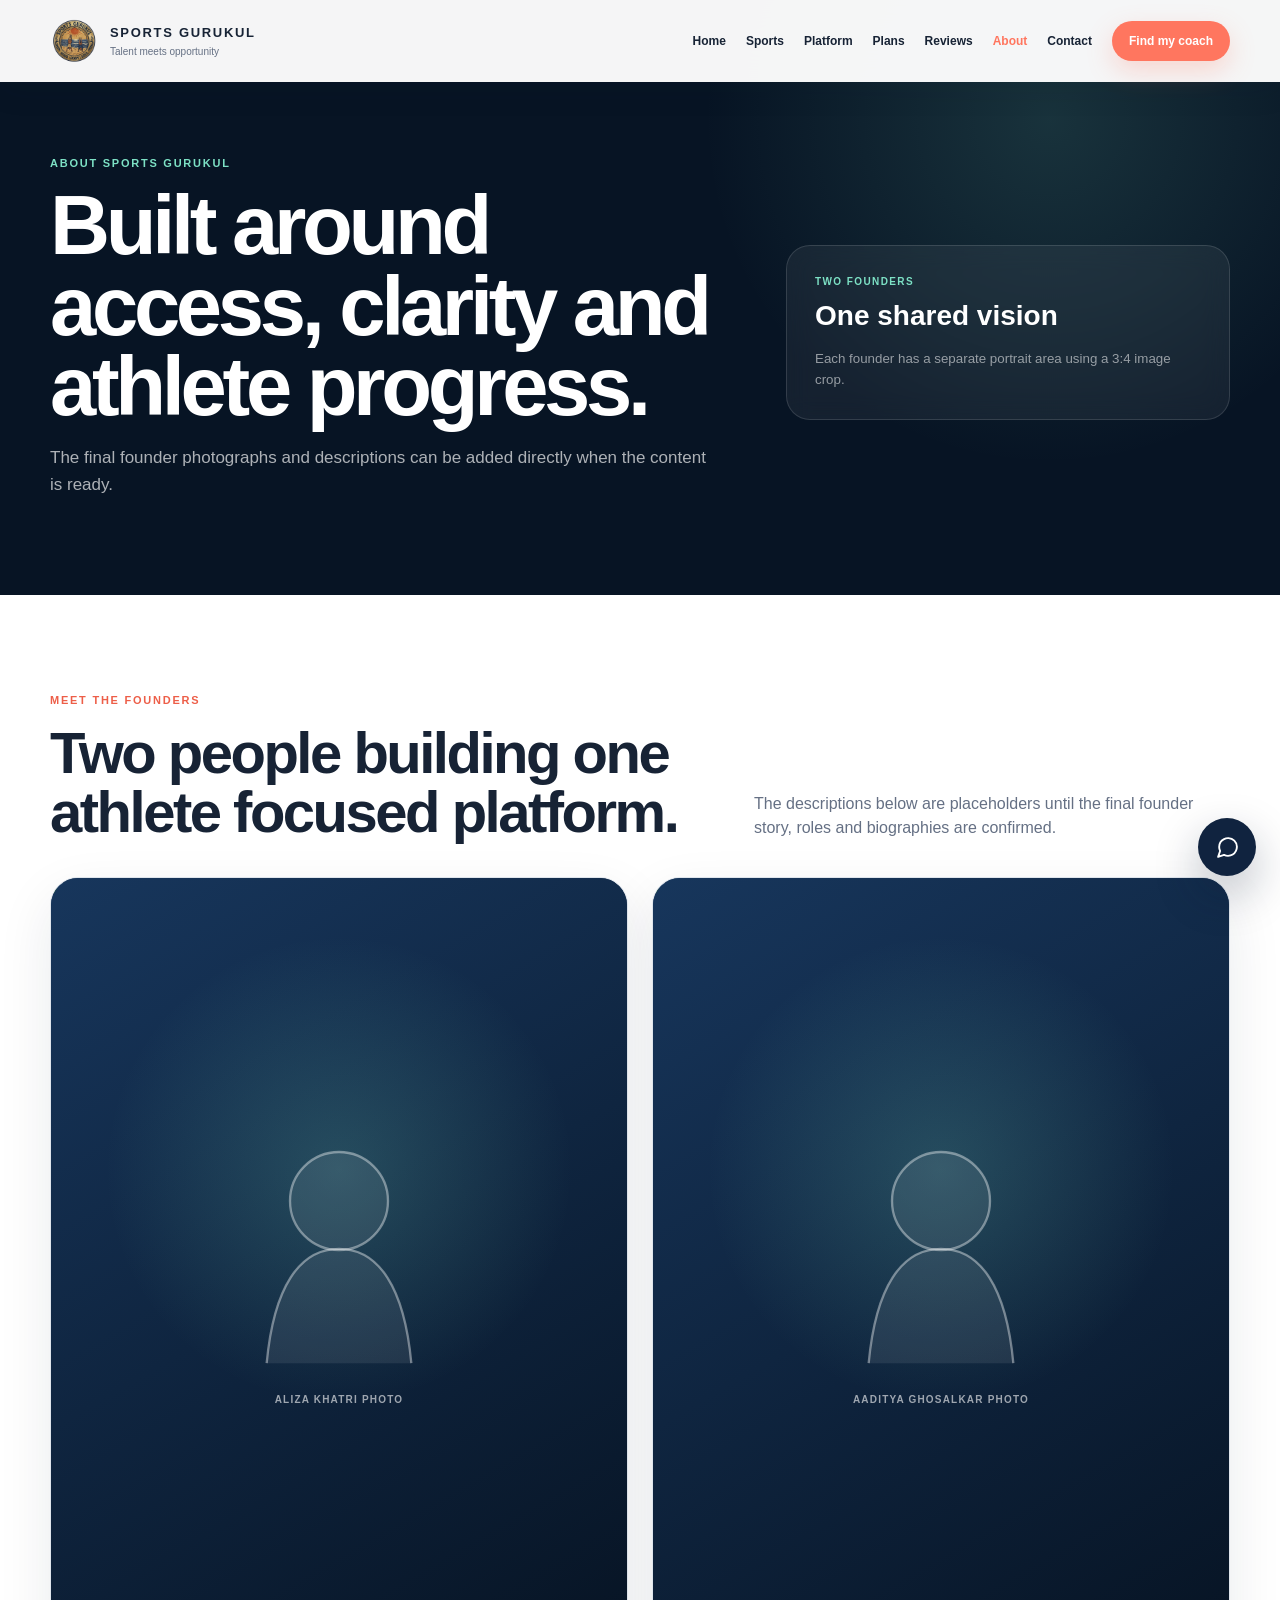
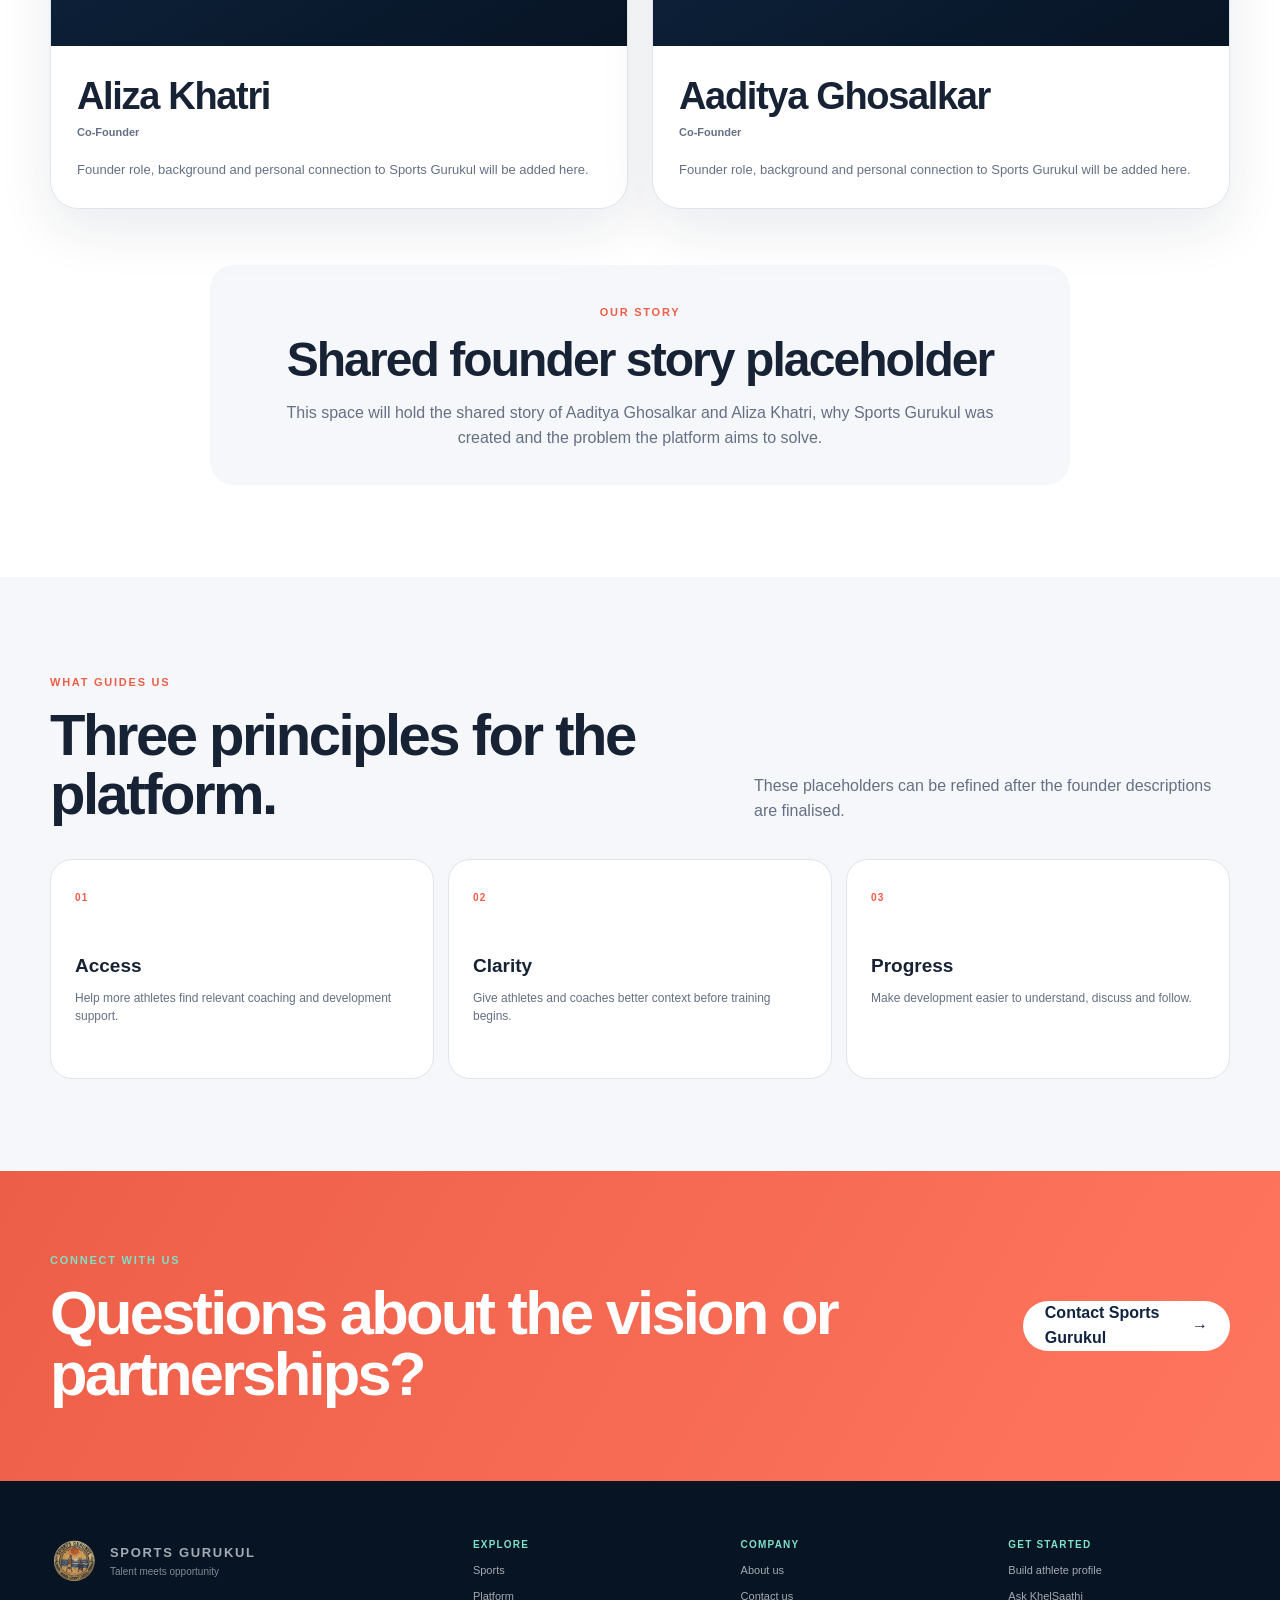
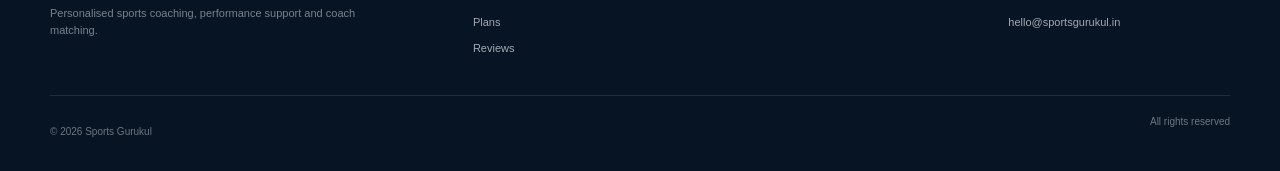
==== commit a403b3e0: "Remove founder number labels" ====
--- a/about.html
+++ b/about.html
@@ -33,7 +33,6 @@
               </div>
             </div>
             <div class="founder-profile-copy">
-              <span>FOUNDER 02</span>
               <h2>Aliza Khatri</h2>
               <small>Co-Founder</small>
               <p>Founder role, background and personal connection to Sports Gurukul will be added here.</p>
@@ -49,7 +48,6 @@
               </div>
             </div>
             <div class="founder-profile-copy">
-              <span>FOUNDER 01</span>
               <h2>Aaditya Ghosalkar</h2>
               <small>Co-Founder</small>
               <p>Founder role, background and personal connection to Sports Gurukul will be added here.</p>
--- a/styles.css
+++ b/styles.css
@@ -19,7 +19,7 @@
 
 .founder-photo-frame {
   position: relative;
-  aspect-ratio: 4 / 5;
+  aspect-ratio: 3 / 4;
   overflow: hidden;
   background: linear-gradient(150deg, var(--navy-soft), var(--navy-deep));
 }
@@ -28,7 +28,7 @@
   width: 100%;
   height: 100%;
   object-fit: cover;
-  object-position: center 24%;
+  object-position: center;
 }
 
 .founder-photo-frame > img:not([hidden]) + .founder-photo-fallback {
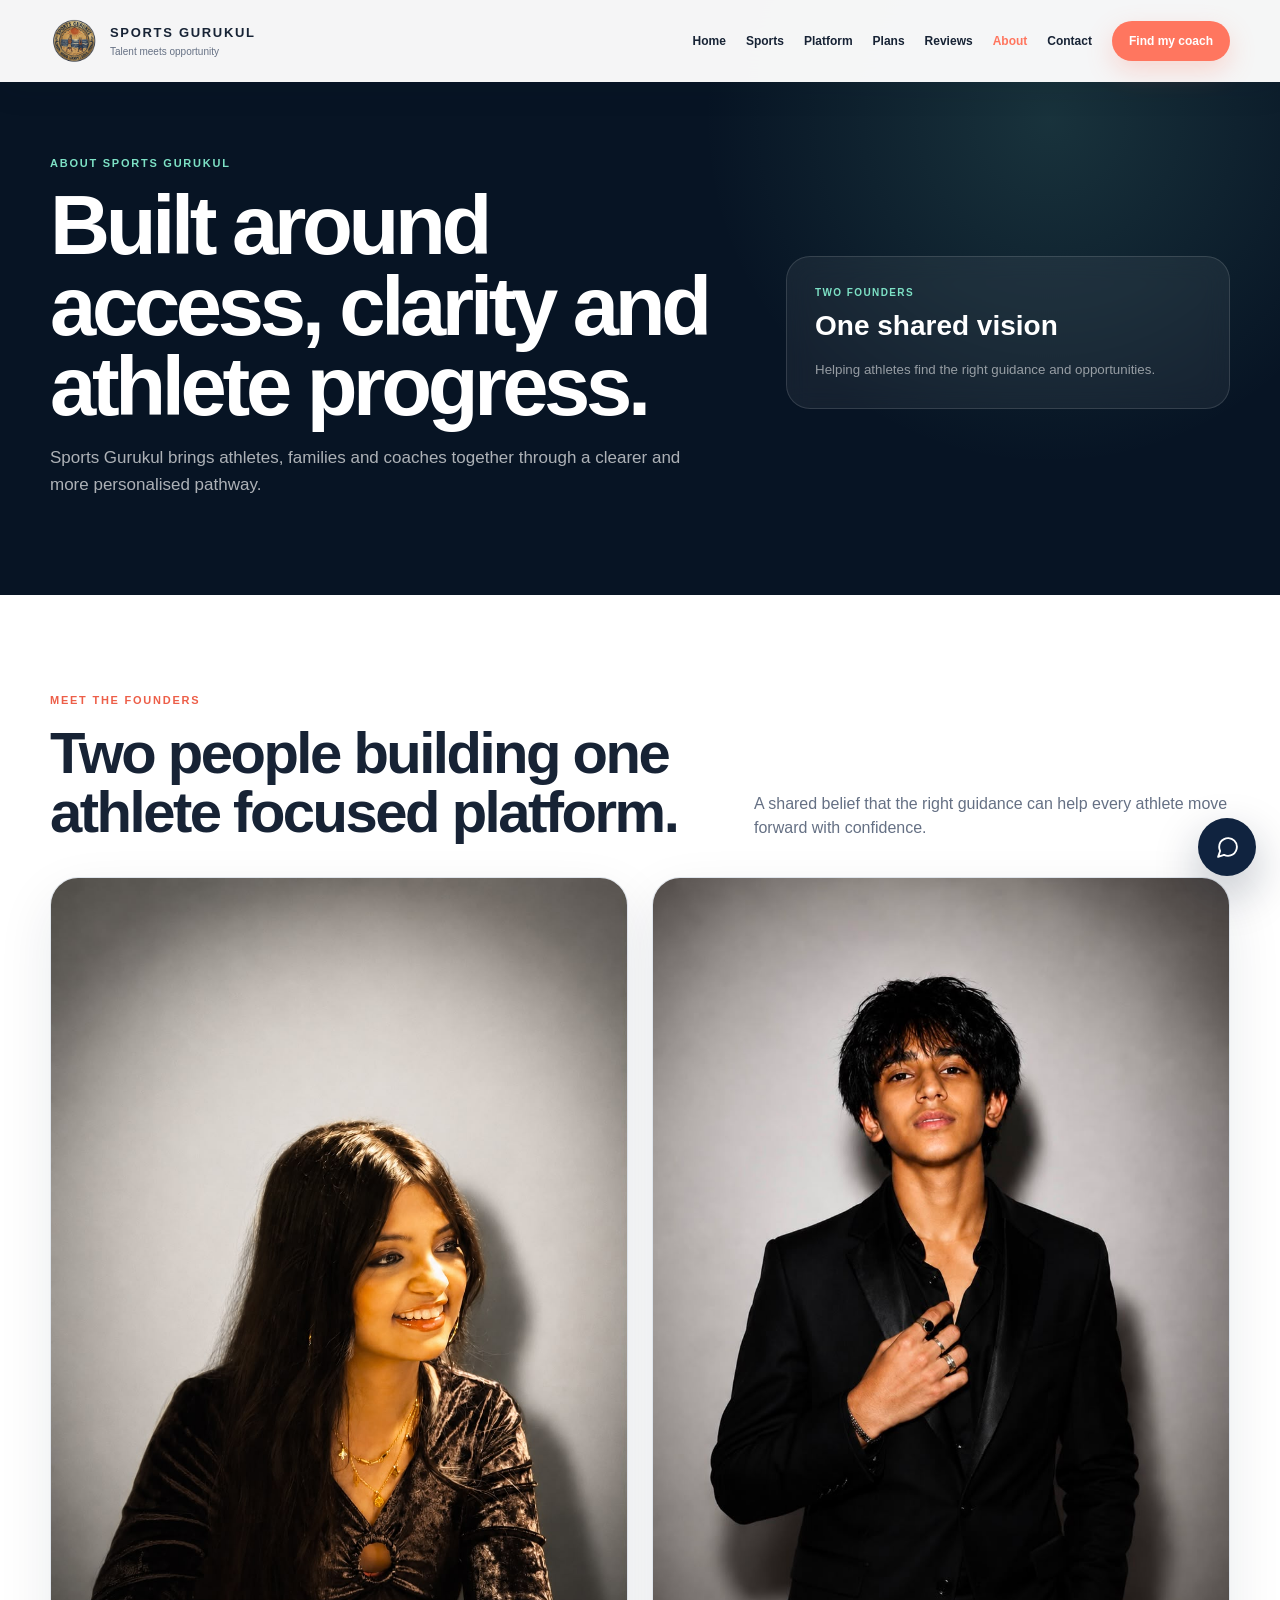
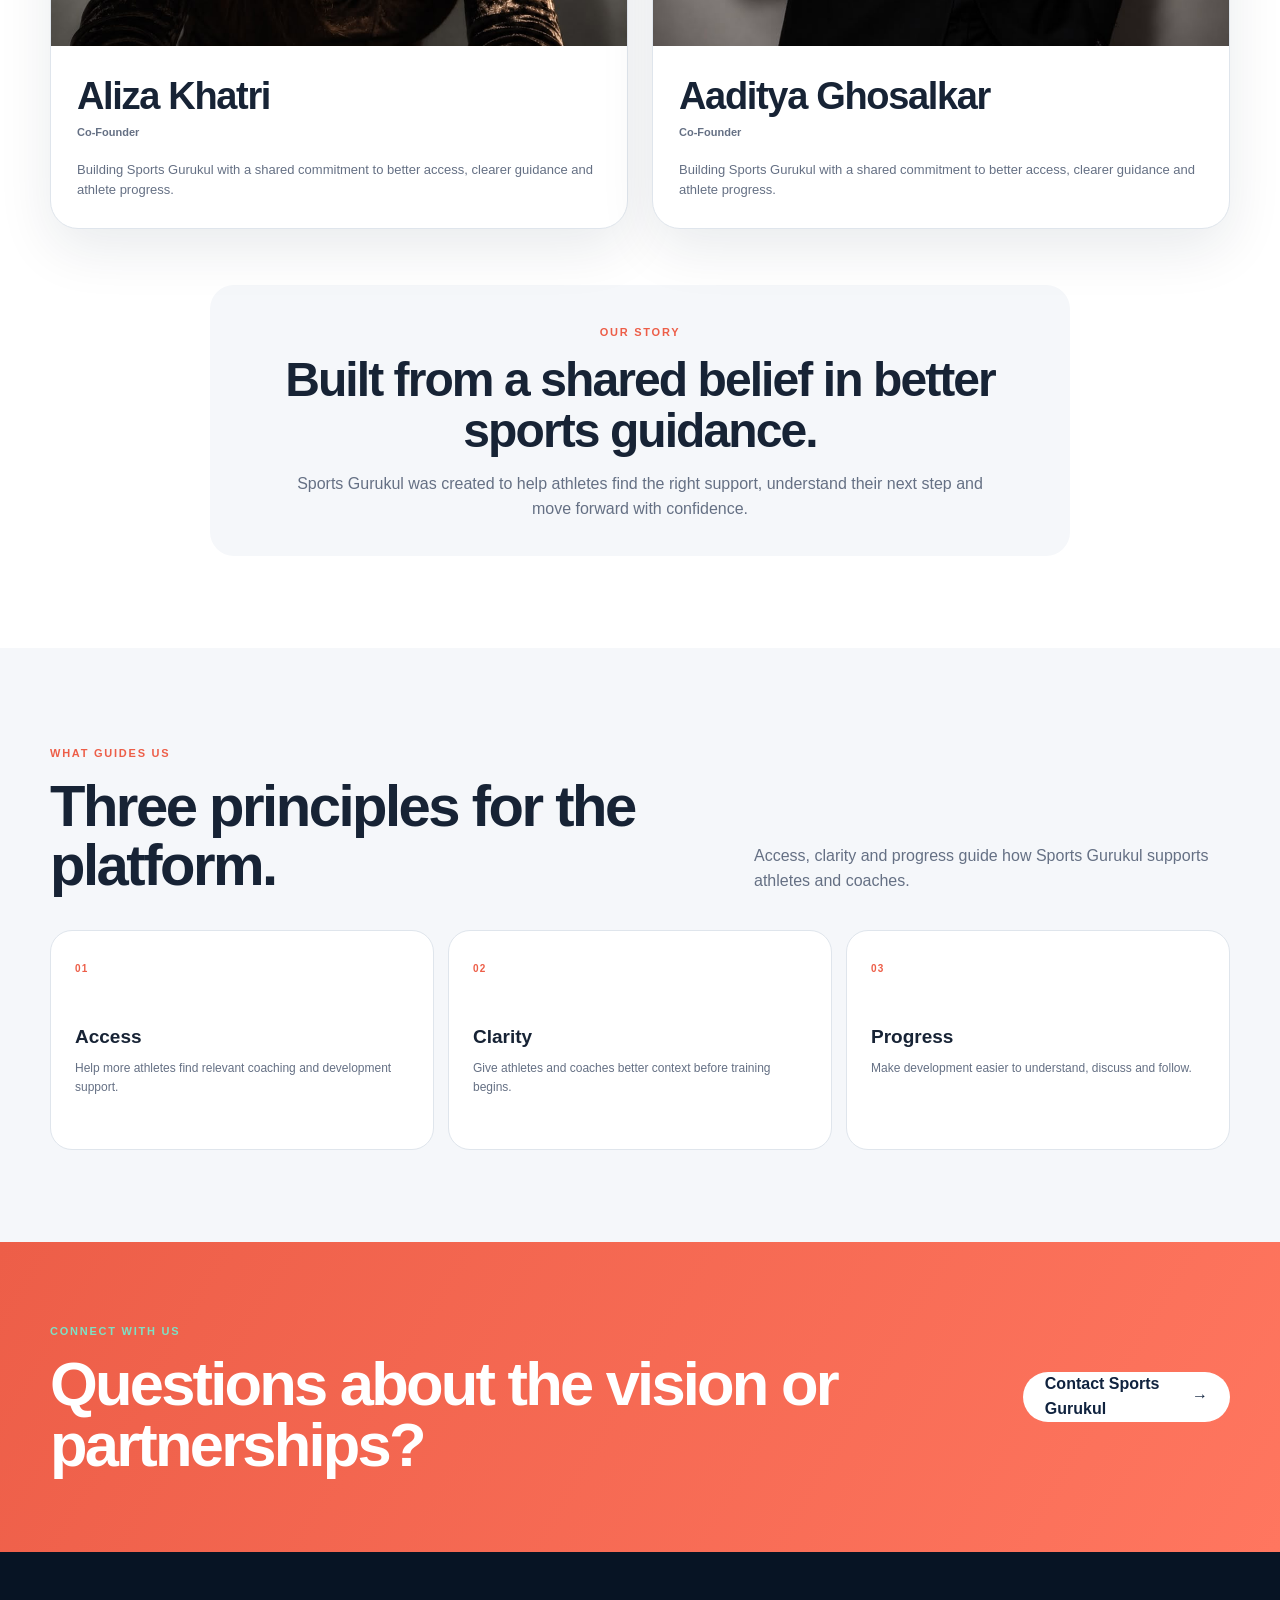
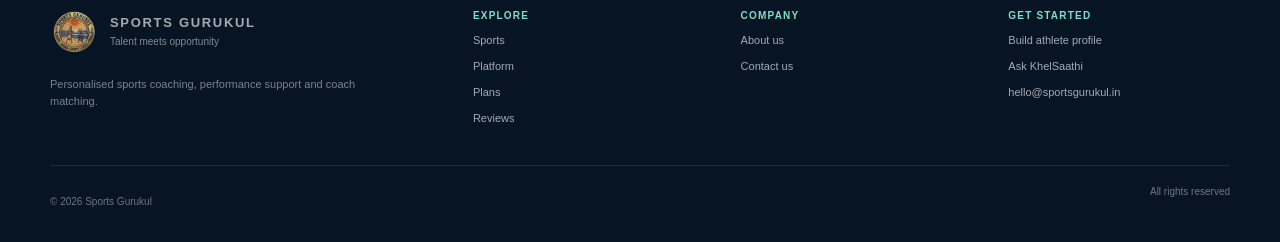
==== commit 05b0a70d: "Replace founder placeholder copy" ====
--- a/about.html
+++ b/about.html
@@ -14,56 +14,56 @@
   <header class="top" id="top"><div class="wrap nav"><a class="brand" href="index.html" aria-label="Sports Gurukul home"><img class="brand-logo" src="assets/logo.svg" alt="Sports Gurukul logo"><span><b>SPORTS GURUKUL</b><small>Talent meets opportunity</small></span></a><button class="menu" type="button" aria-label="Open menu" aria-expanded="false">☰</button><nav class="links" aria-label="Main navigation"><a href="index.html">Home</a><a href="index.html#sports">Sports</a><a href="platform.html">Platform</a><a href="index.html#plans">Plans</a><a href="index.html#reviews">Reviews</a><a href="about.html" aria-current="page">About</a><a href="contact.html">Contact</a><a class="cta" href="find-coach.html">Find my coach</a></nav></div></header>
 
   <main>
-    <section class="page-hero"><div class="wrap page-hero-grid"><div><div class="eyebrow light">About Sports Gurukul</div><h1>Built around access, clarity and athlete progress.</h1><p>The final founder photographs and descriptions can be added directly when the content is ready.</p></div><div class="page-hero-card"><span>Two founders</span><strong>One shared vision</strong><small>Each founder has a separate portrait area using a 3:4 image crop.</small></div></div></section>
+    <section class="page-hero"><div class="wrap page-hero-grid"><div><div class="eyebrow light">About Sports Gurukul</div><h1>Built around access, clarity and athlete progress.</h1><p>Sports Gurukul brings athletes, families and coaches together through a clearer and more personalised pathway.</p></div><div class="page-hero-card"><span>Two founders</span><strong>One shared vision</strong><small>Helping athletes find the right guidance and opportunities.</small></div></div></section>
 
     <section class="section founders-section">
       <div class="wrap">
         <div class="section-head reveal">
           <div><div class="eyebrow">Meet the founders</div><h2>Two people building one athlete focused platform.</h2></div>
-          <p>The descriptions below are placeholders until the final founder story, roles and biographies are confirmed.</p>
+          <p>A shared belief that the right guidance can help every athlete move forward with confidence.</p>
         </div>
 
         <div class="founder-photo-grid">
           <article class="founder-profile-card reveal">
             <div class="founder-photo-frame">
               <img src="assets/founders/aliza-khatri.jpg" alt="Aliza Khatri" loading="lazy" onerror="this.hidden=true">
-              <div class="founder-photo-fallback" role="img" aria-label="Photo placeholder for Aliza Khatri">
+              <div class="founder-photo-fallback" role="img" aria-label="Founder portrait for Aliza Khatri">
                 <svg viewBox="0 0 180 220" aria-hidden="true"><circle cx="90" cy="72" r="42"/><path d="M28 211c6-65 28-98 62-98s56 33 62 98"/></svg>
-                <span>Aliza Khatri photo</span>
+                <span>Aliza Khatri</span>
               </div>
             </div>
             <div class="founder-profile-copy">
               <h2>Aliza Khatri</h2>
               <small>Co-Founder</small>
-              <p>Founder role, background and personal connection to Sports Gurukul will be added here.</p>
+              <p>Building Sports Gurukul with a shared commitment to better access, clearer guidance and athlete progress.</p>
             </div>
           </article>
 
           <article class="founder-profile-card reveal">
             <div class="founder-photo-frame">
               <img src="assets/founders/aaditya-ghosalkar.jpg" alt="Aaditya Ghosalkar" loading="lazy" onerror="this.hidden=true">
-              <div class="founder-photo-fallback" role="img" aria-label="Photo placeholder for Aaditya Ghosalkar">
+              <div class="founder-photo-fallback" role="img" aria-label="Founder portrait for Aaditya Ghosalkar">
                 <svg viewBox="0 0 180 220" aria-hidden="true"><circle cx="90" cy="72" r="42"/><path d="M28 211c6-65 28-98 62-98s56 33 62 98"/></svg>
-                <span>Aaditya Ghosalkar photo</span>
+                <span>Aaditya Ghosalkar</span>
               </div>
             </div>
             <div class="founder-profile-copy">
               <h2>Aaditya Ghosalkar</h2>
               <small>Co-Founder</small>
-              <p>Founder role, background and personal connection to Sports Gurukul will be added here.</p>
+              <p>Building Sports Gurukul with a shared commitment to better access, clearer guidance and athlete progress.</p>
             </div>
           </article>
         </div>
 
         <div class="founder-story-panel reveal">
           <div class="eyebrow">Our story</div>
-          <h2>Shared founder story placeholder</h2>
-          <p>This space will hold the shared story of Aaditya Ghosalkar and Aliza Khatri, why Sports Gurukul was created and the problem the platform aims to solve.</p>
+          <h2>Built from a shared belief in better sports guidance.</h2>
+          <p>Sports Gurukul was created to help athletes find the right support, understand their next step and move forward with confidence.</p>
         </div>
       </div>
     </section>
 
-    <section class="section values-section"><div class="wrap"><div class="section-head reveal"><div><div class="eyebrow">What guides us</div><h2>Three principles for the platform.</h2></div><p>These placeholders can be refined after the founder descriptions are finalised.</p></div><div class="values-grid"><article class="reveal"><span>01</span><h3>Access</h3><p>Help more athletes find relevant coaching and development support.</p></article><article class="reveal"><span>02</span><h3>Clarity</h3><p>Give athletes and coaches better context before training begins.</p></article><article class="reveal"><span>03</span><h3>Progress</h3><p>Make development easier to understand, discuss and follow.</p></article></div></div></section>
+    <section class="section values-section"><div class="wrap"><div class="section-head reveal"><div><div class="eyebrow">What guides us</div><h2>Three principles for the platform.</h2></div><p>Access, clarity and progress guide how Sports Gurukul supports athletes and coaches.</p></div><div class="values-grid"><article class="reveal"><span>01</span><h3>Access</h3><p>Help more athletes find relevant coaching and development support.</p></article><article class="reveal"><span>02</span><h3>Clarity</h3><p>Give athletes and coaches better context before training begins.</p></article><article class="reveal"><span>03</span><h3>Progress</h3><p>Make development easier to understand, discuss and follow.</p></article></div></div></section>
 
     <section class="final-section"><div class="wrap final-inner reveal"><div><div class="eyebrow light">Connect with us</div><h2>Questions about the vision or partnerships?</h2></div><a class="btn light-button" href="contact.html">Contact Sports Gurukul <span>→</span></a></div></section>
   </main>
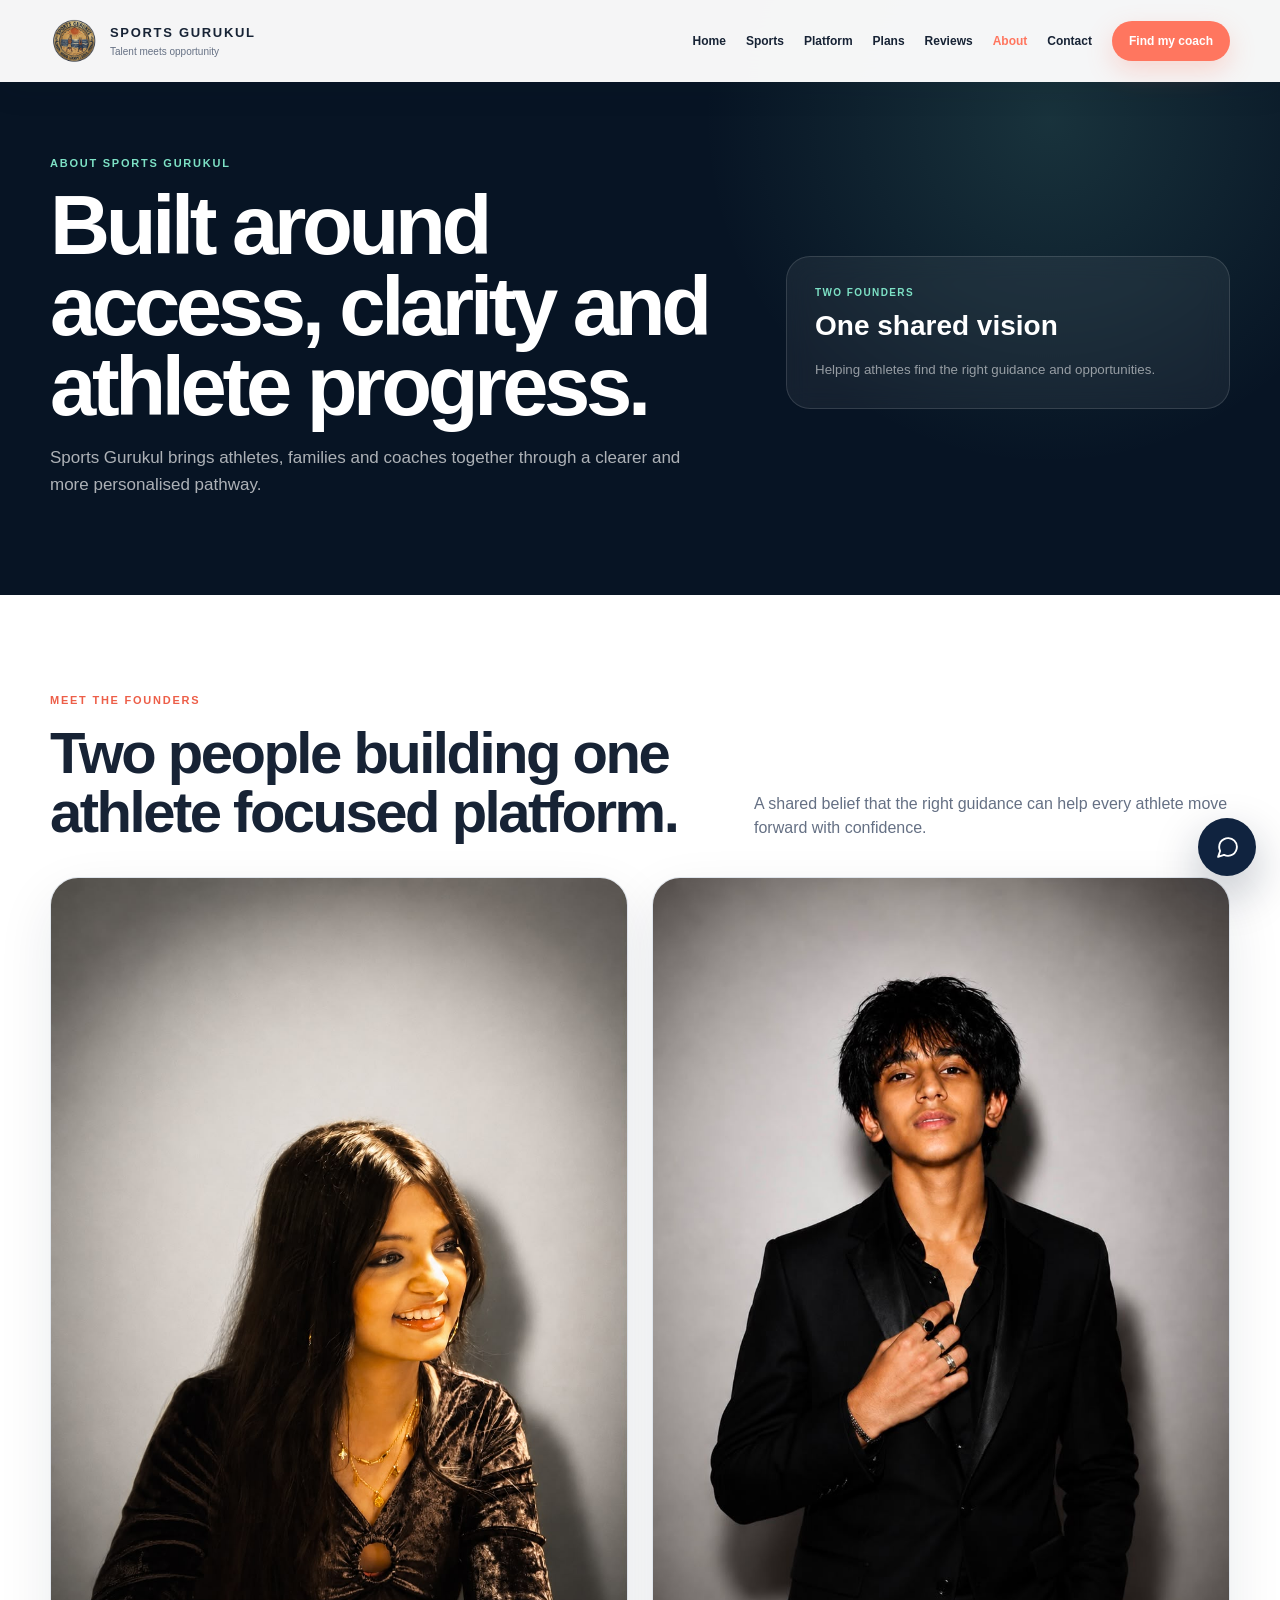
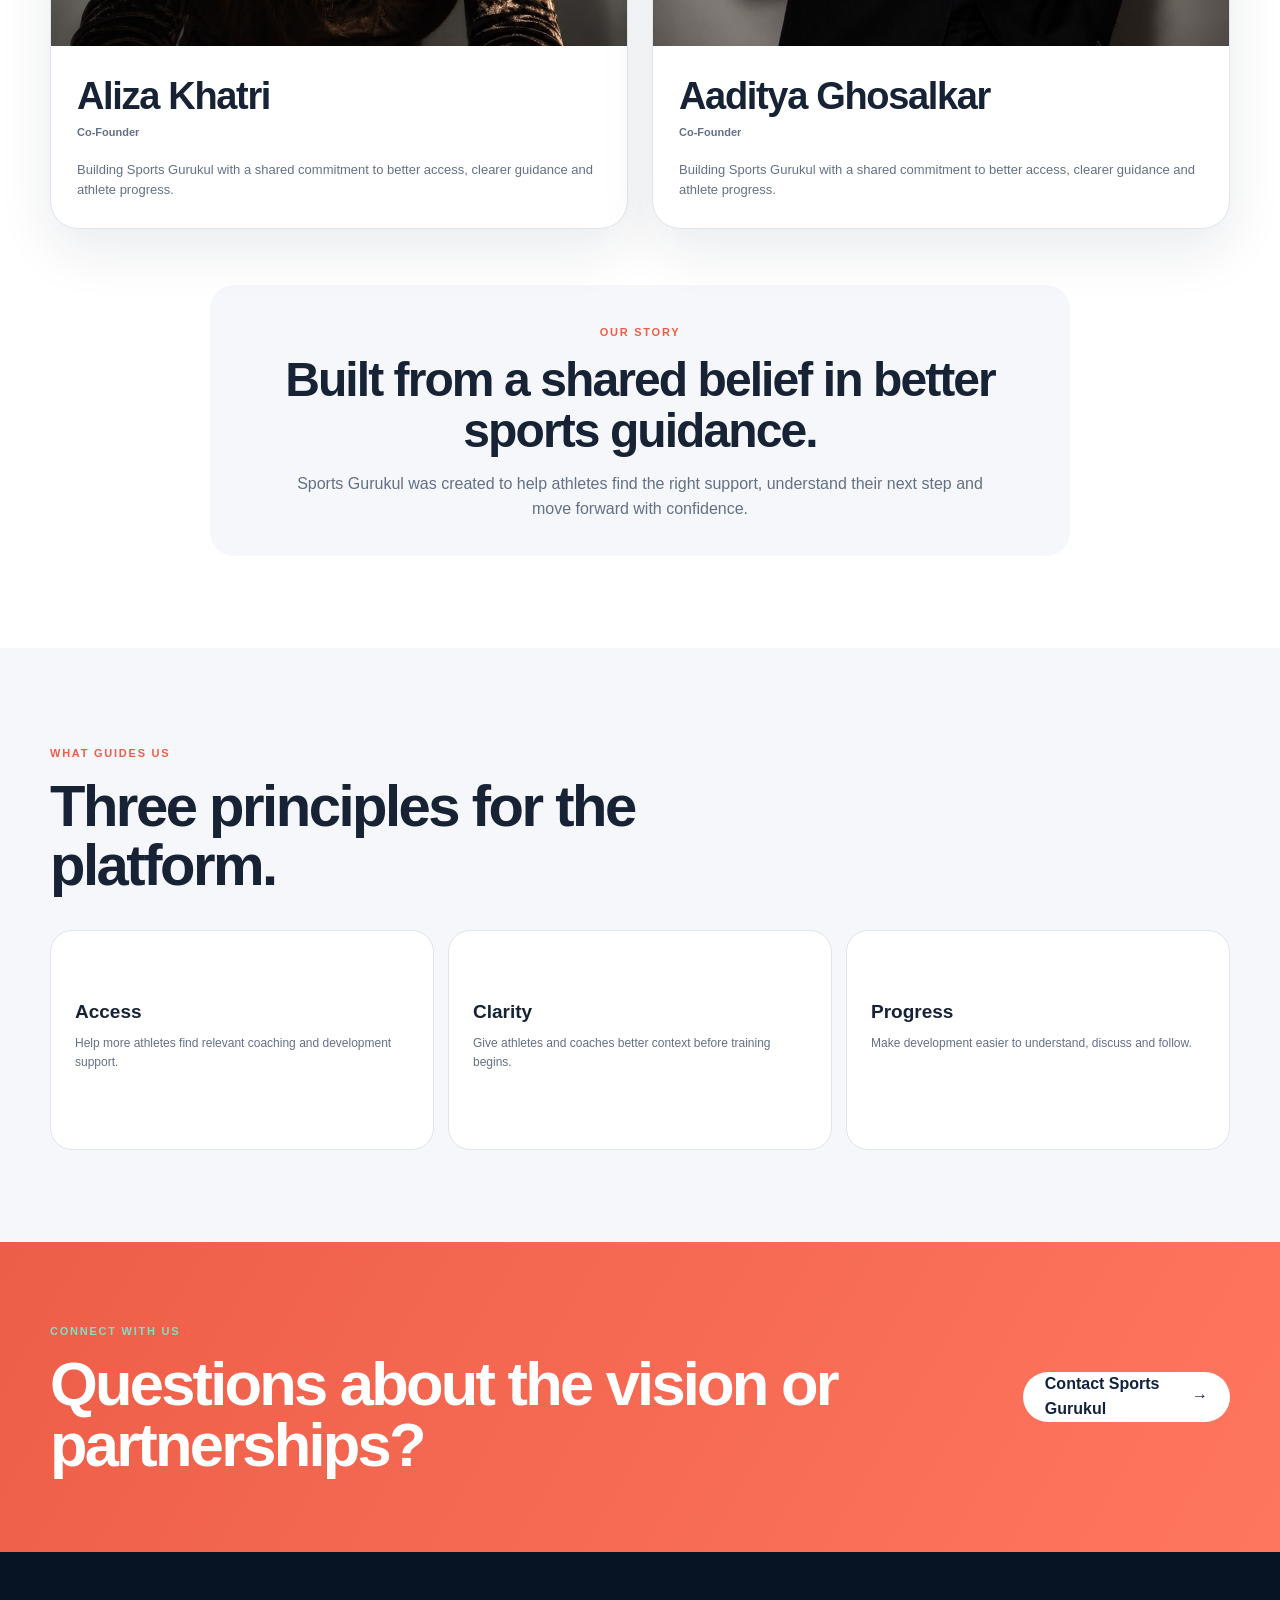
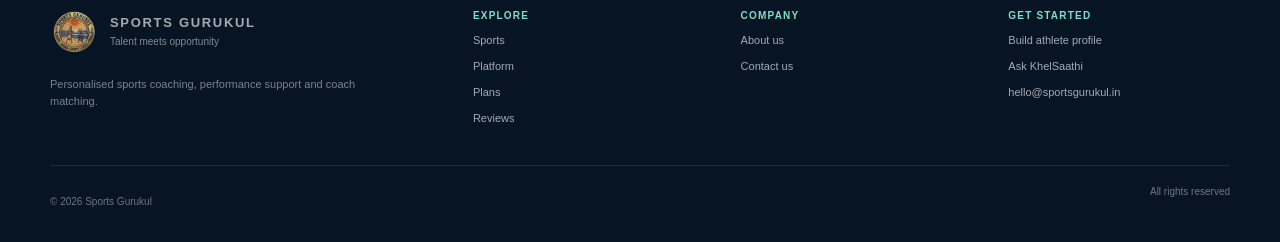
==== commit fae1ae85: "Simplify About page principles section" ====
--- a/about.html
+++ b/about.html
@@ -7,7 +7,7 @@
   <meta name="theme-color" content="#10233f">
   <title>About Us | Sports Gurukul</title>
   <link rel="icon" href="assets/logo.svg" type="image/svg+xml">
-  <link rel="stylesheet" href="styles.css?v=20260805-10">
+  <link rel="stylesheet" href="styles.css?v=20260805-11">
   <link rel="stylesheet" href="chatbot.css?v=20260805-8">
 </head>
 <body class="subpage about-page">
@@ -63,7 +63,18 @@
       </div>
     </section>
 
-    <section class="section values-section"><div class="wrap"><div class="section-head reveal"><div><div class="eyebrow">What guides us</div><h2>Three principles for the platform.</h2></div><p>Access, clarity and progress guide how Sports Gurukul supports athletes and coaches.</p></div><div class="values-grid"><article class="reveal"><span>01</span><h3>Access</h3><p>Help more athletes find relevant coaching and development support.</p></article><article class="reveal"><span>02</span><h3>Clarity</h3><p>Give athletes and coaches better context before training begins.</p></article><article class="reveal"><span>03</span><h3>Progress</h3><p>Make development easier to understand, discuss and follow.</p></article></div></div></section>
+    <section class="section values-section">
+      <div class="wrap">
+        <div class="section-head values-heading reveal">
+          <div><div class="eyebrow">What guides us</div><h2>Three principles for the platform.</h2></div>
+        </div>
+        <div class="values-grid">
+          <article class="reveal"><h3>Access</h3><p>Help more athletes find relevant coaching and development support.</p></article>
+          <article class="reveal"><h3>Clarity</h3><p>Give athletes and coaches better context before training begins.</p></article>
+          <article class="reveal"><h3>Progress</h3><p>Make development easier to understand, discuss and follow.</p></article>
+        </div>
+      </div>
+    </section>
 
     <section class="final-section"><div class="wrap final-inner reveal"><div><div class="eyebrow light">Connect with us</div><h2>Questions about the vision or partnerships?</h2></div><a class="btn light-button" href="contact.html">Contact Sports Gurukul <span>→</span></a></div></section>
   </main>
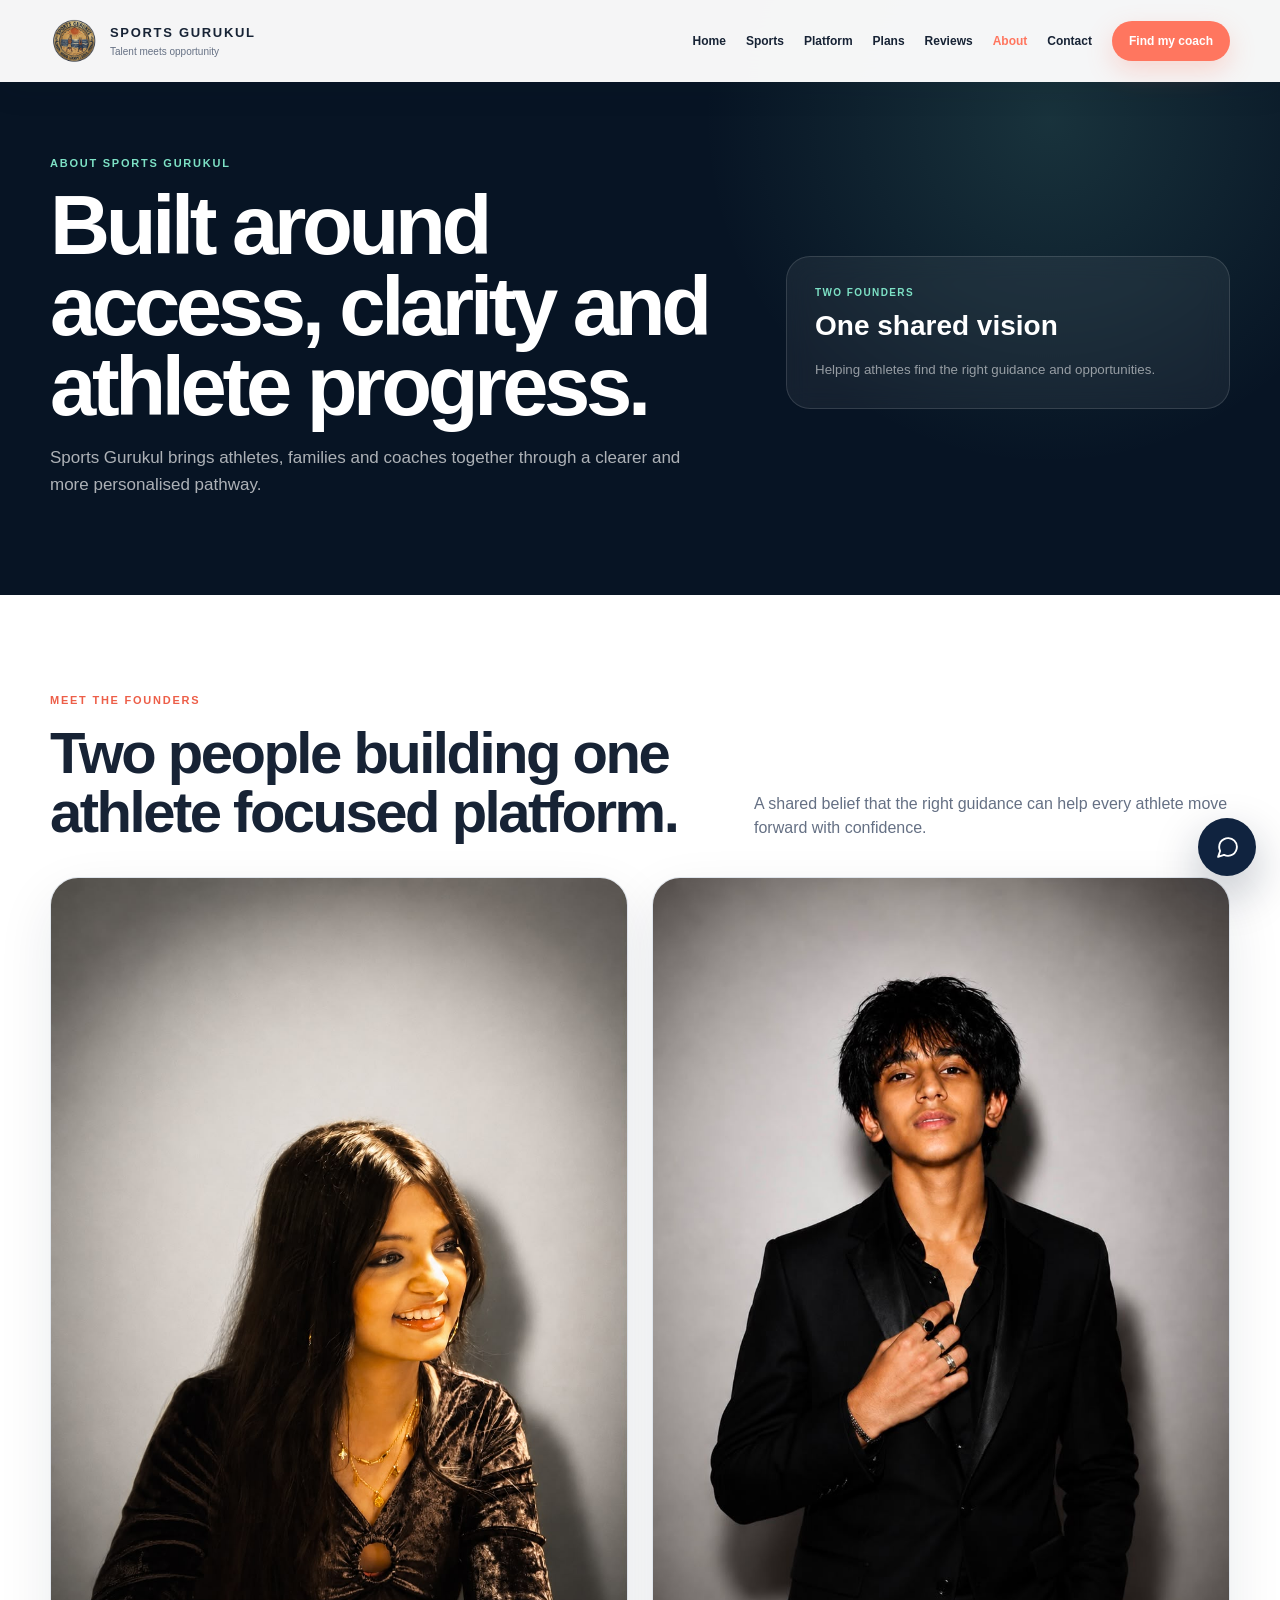
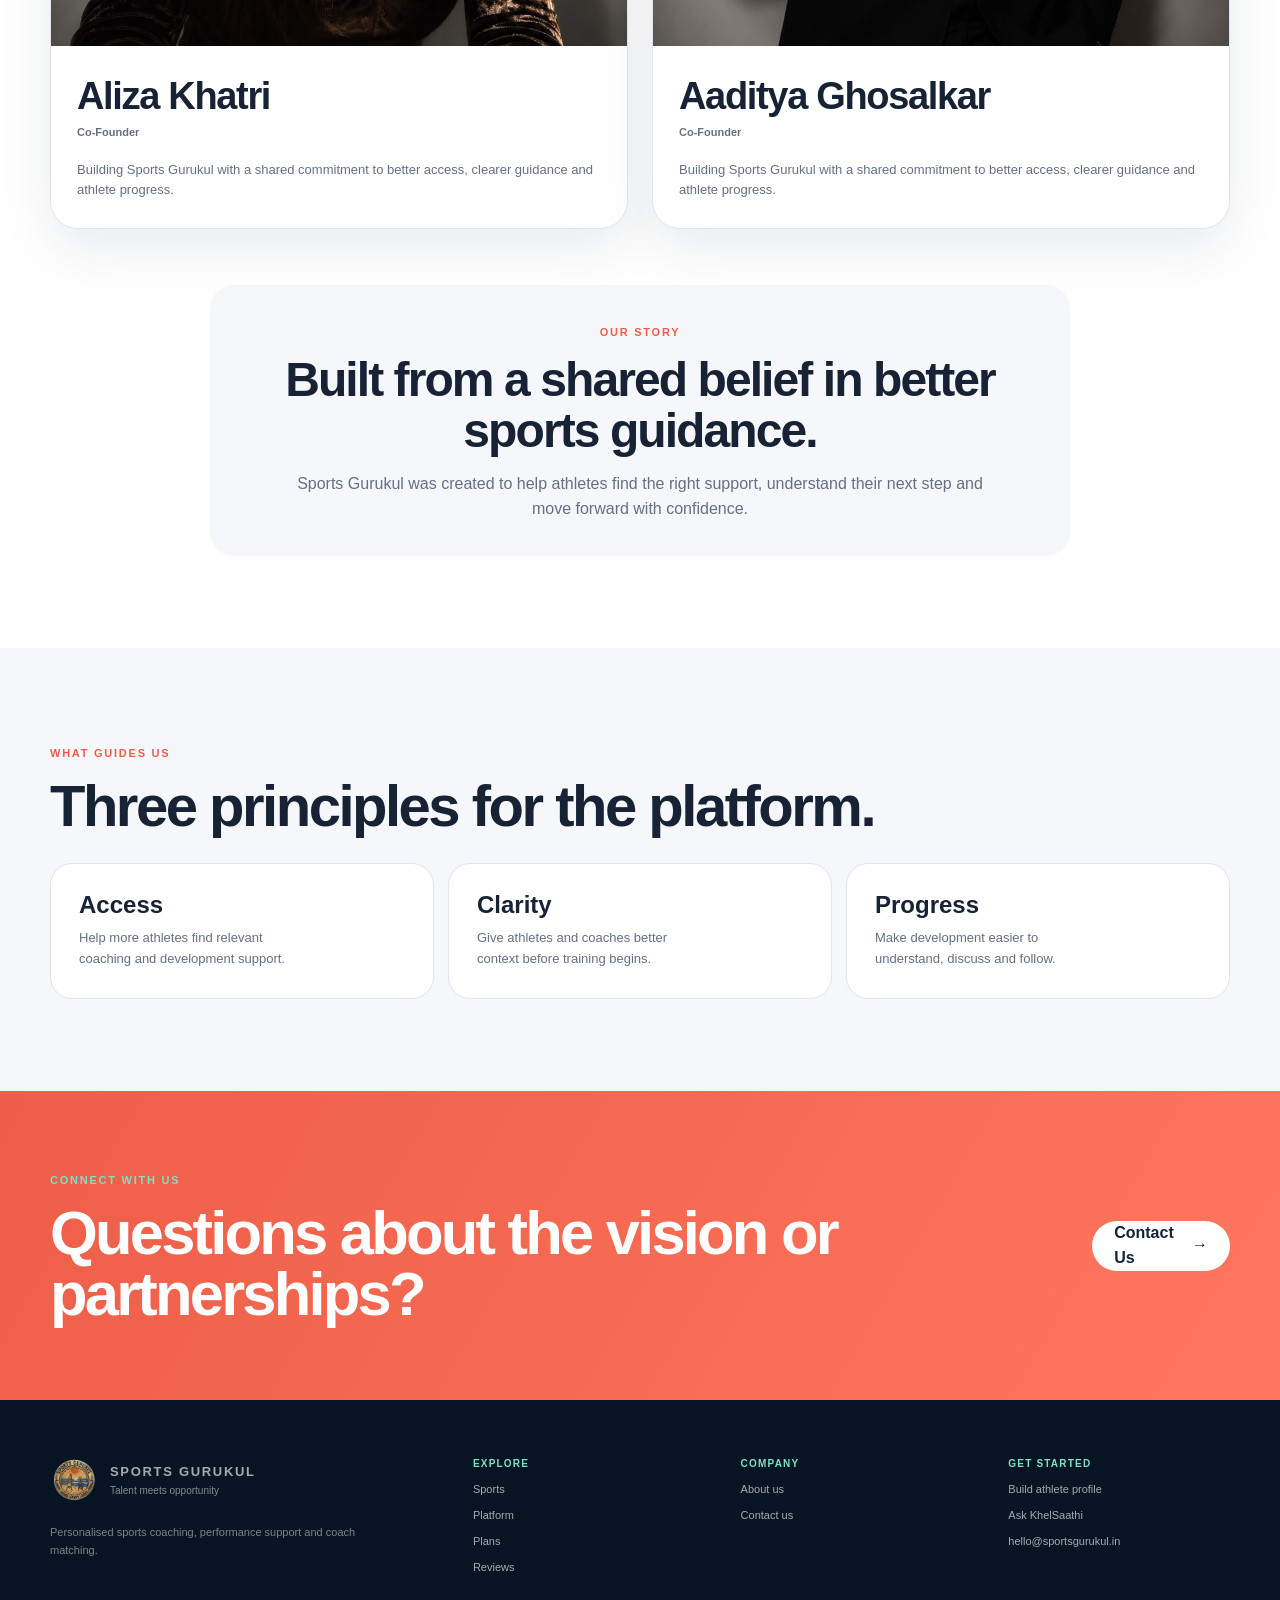
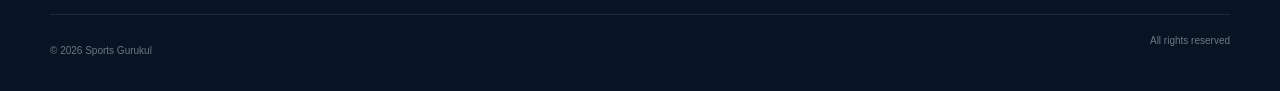
==== commit ad756cae: "Shorten About page contact button label" ====
--- a/about.html
+++ b/about.html
@@ -76,7 +76,7 @@
       </div>
     </section>
 
-    <section class="final-section"><div class="wrap final-inner reveal"><div><div class="eyebrow light">Connect with us</div><h2>Questions about the vision or partnerships?</h2></div><a class="btn light-button" href="contact.html">Contact Sports Gurukul <span>→</span></a></div></section>
+    <section class="final-section"><div class="wrap final-inner reveal"><div><div class="eyebrow light">Connect with us</div><h2>Questions about the vision or partnerships?</h2></div><a class="btn light-button" href="contact.html">Contact Us <span>→</span></a></div></section>
   </main>
 
   <footer class="footer"><div class="wrap footer-grid"><div class="footer-brand"><a class="brand" href="index.html"><img class="brand-logo" src="assets/logo.svg" alt="Sports Gurukul logo"><span><b>SPORTS GURUKUL</b><small>Talent meets opportunity</small></span></a><p>Personalised sports coaching, performance support and coach matching.</p></div><div><b>Explore</b><a href="index.html#sports">Sports</a><a href="platform.html">Platform</a><a href="index.html#plans">Plans</a><a href="index.html#reviews">Reviews</a></div><div><b>Company</b><a href="about.html">About us</a><a href="contact.html">Contact us</a></div><div><b>Get started</b><a href="find-coach.html">Build athlete profile</a><button type="button" data-open-chat>Ask KhelSaathi</button><a href="mailto:hello@sportsgurukul.in">hello@sportsgurukul.in</a></div></div><div class="wrap footer-bottom"><p>© <span id="year"></span> Sports Gurukul</p><span>All rights reserved</span></div></footer>
--- a/styles.css
+++ b/styles.css
@@ -112,6 +112,41 @@
   color: var(--muted);
 }
 
+.values-heading {
+  display: block;
+  margin-bottom: 28px;
+}
+
+.values-heading h2 {
+  white-space: nowrap;
+}
+
+.values-grid article {
+  min-height: 0;
+  display: flex;
+  flex-direction: column;
+  justify-content: center;
+  padding: 28px;
+}
+
+.values-grid h3 {
+  margin: 0 0 10px;
+  font-size: 24px;
+  line-height: 1.1;
+}
+
+.values-grid p {
+  max-width: 31ch;
+  font-size: 13px;
+  line-height: 1.6;
+}
+
+@media (max-width: 860px) {
+  .values-heading h2 {
+    white-space: normal;
+  }
+}
+
 @media (max-width: 720px) {
   .founder-photo-grid {
     grid-template-columns: 1fr;
@@ -126,4 +161,8 @@
     margin-top: 36px;
     padding: 26px 20px;
   }
+
+  .values-grid article {
+    min-height: 150px;
+  }
 }
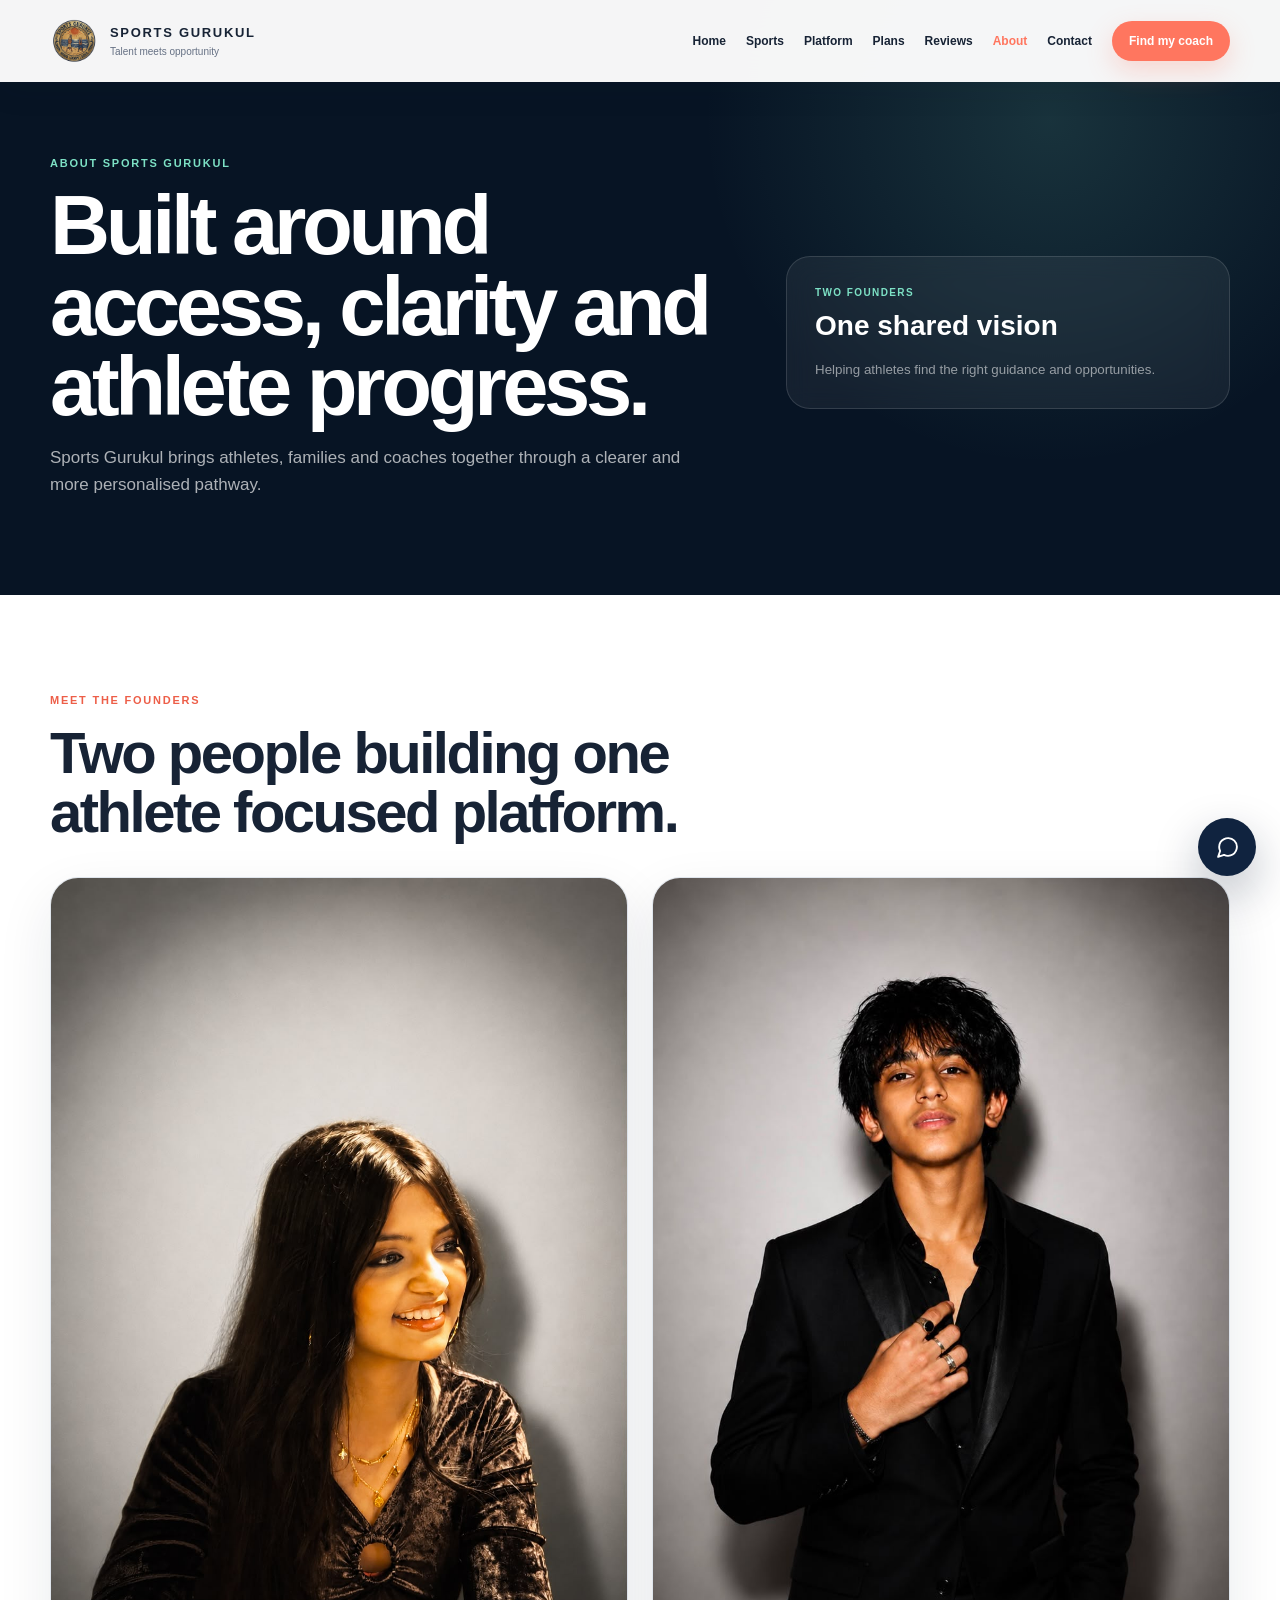
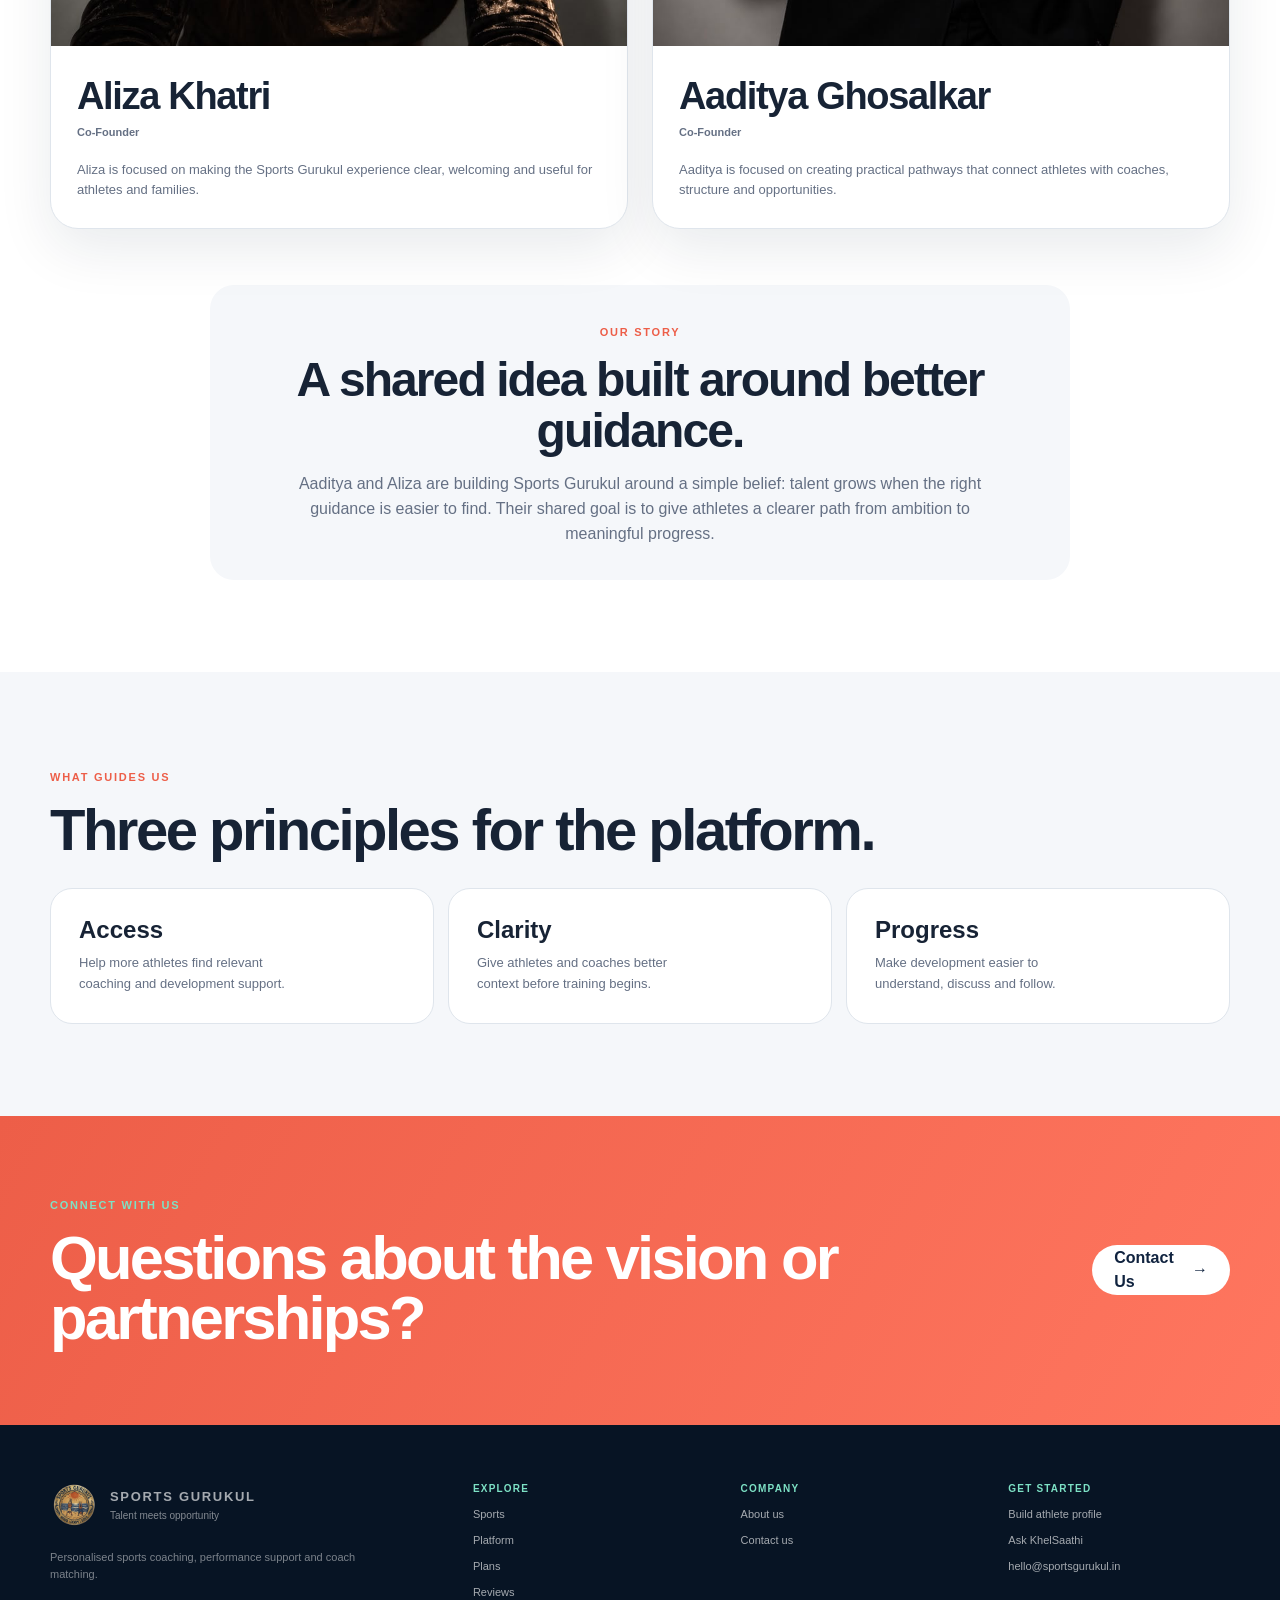
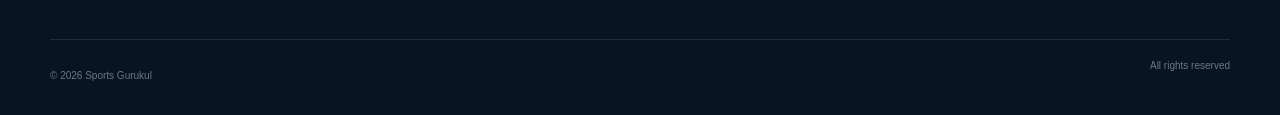
==== commit ccae3cb0: "Personalise founder copy and simplify founder heading" ====
--- a/about.html
+++ b/about.html
@@ -7,7 +7,7 @@
   <meta name="theme-color" content="#10233f">
   <title>About Us | Sports Gurukul</title>
   <link rel="icon" href="assets/logo.svg" type="image/svg+xml">
-  <link rel="stylesheet" href="styles.css?v=20260805-11">
+  <link rel="stylesheet" href="styles.css?v=20260805-12">
   <link rel="stylesheet" href="chatbot.css?v=20260805-8">
 </head>
 <body class="subpage about-page">
@@ -18,9 +18,8 @@
 
     <section class="section founders-section">
       <div class="wrap">
-        <div class="section-head reveal">
+        <div class="section-head founder-heading reveal">
           <div><div class="eyebrow">Meet the founders</div><h2>Two people building one athlete focused platform.</h2></div>
-          <p>A shared belief that the right guidance can help every athlete move forward with confidence.</p>
         </div>
 
         <div class="founder-photo-grid">
@@ -35,7 +34,7 @@
             <div class="founder-profile-copy">
               <h2>Aliza Khatri</h2>
               <small>Co-Founder</small>
-              <p>Building Sports Gurukul with a shared commitment to better access, clearer guidance and athlete progress.</p>
+              <p>Aliza is focused on making the Sports Gurukul experience clear, welcoming and useful for athletes and families.</p>
             </div>
           </article>
 
@@ -50,15 +49,15 @@
             <div class="founder-profile-copy">
               <h2>Aaditya Ghosalkar</h2>
               <small>Co-Founder</small>
-              <p>Building Sports Gurukul with a shared commitment to better access, clearer guidance and athlete progress.</p>
+              <p>Aaditya is focused on creating practical pathways that connect athletes with coaches, structure and opportunities.</p>
             </div>
           </article>
         </div>
 
         <div class="founder-story-panel reveal">
           <div class="eyebrow">Our story</div>
-          <h2>Built from a shared belief in better sports guidance.</h2>
-          <p>Sports Gurukul was created to help athletes find the right support, understand their next step and move forward with confidence.</p>
+          <h2>A shared idea built around better guidance.</h2>
+          <p>Aaditya and Aliza are building Sports Gurukul around a simple belief: talent grows when the right guidance is easier to find. Their shared goal is to give athletes a clearer path from ambition to meaningful progress.</p>
         </div>
       </div>
     </section>
